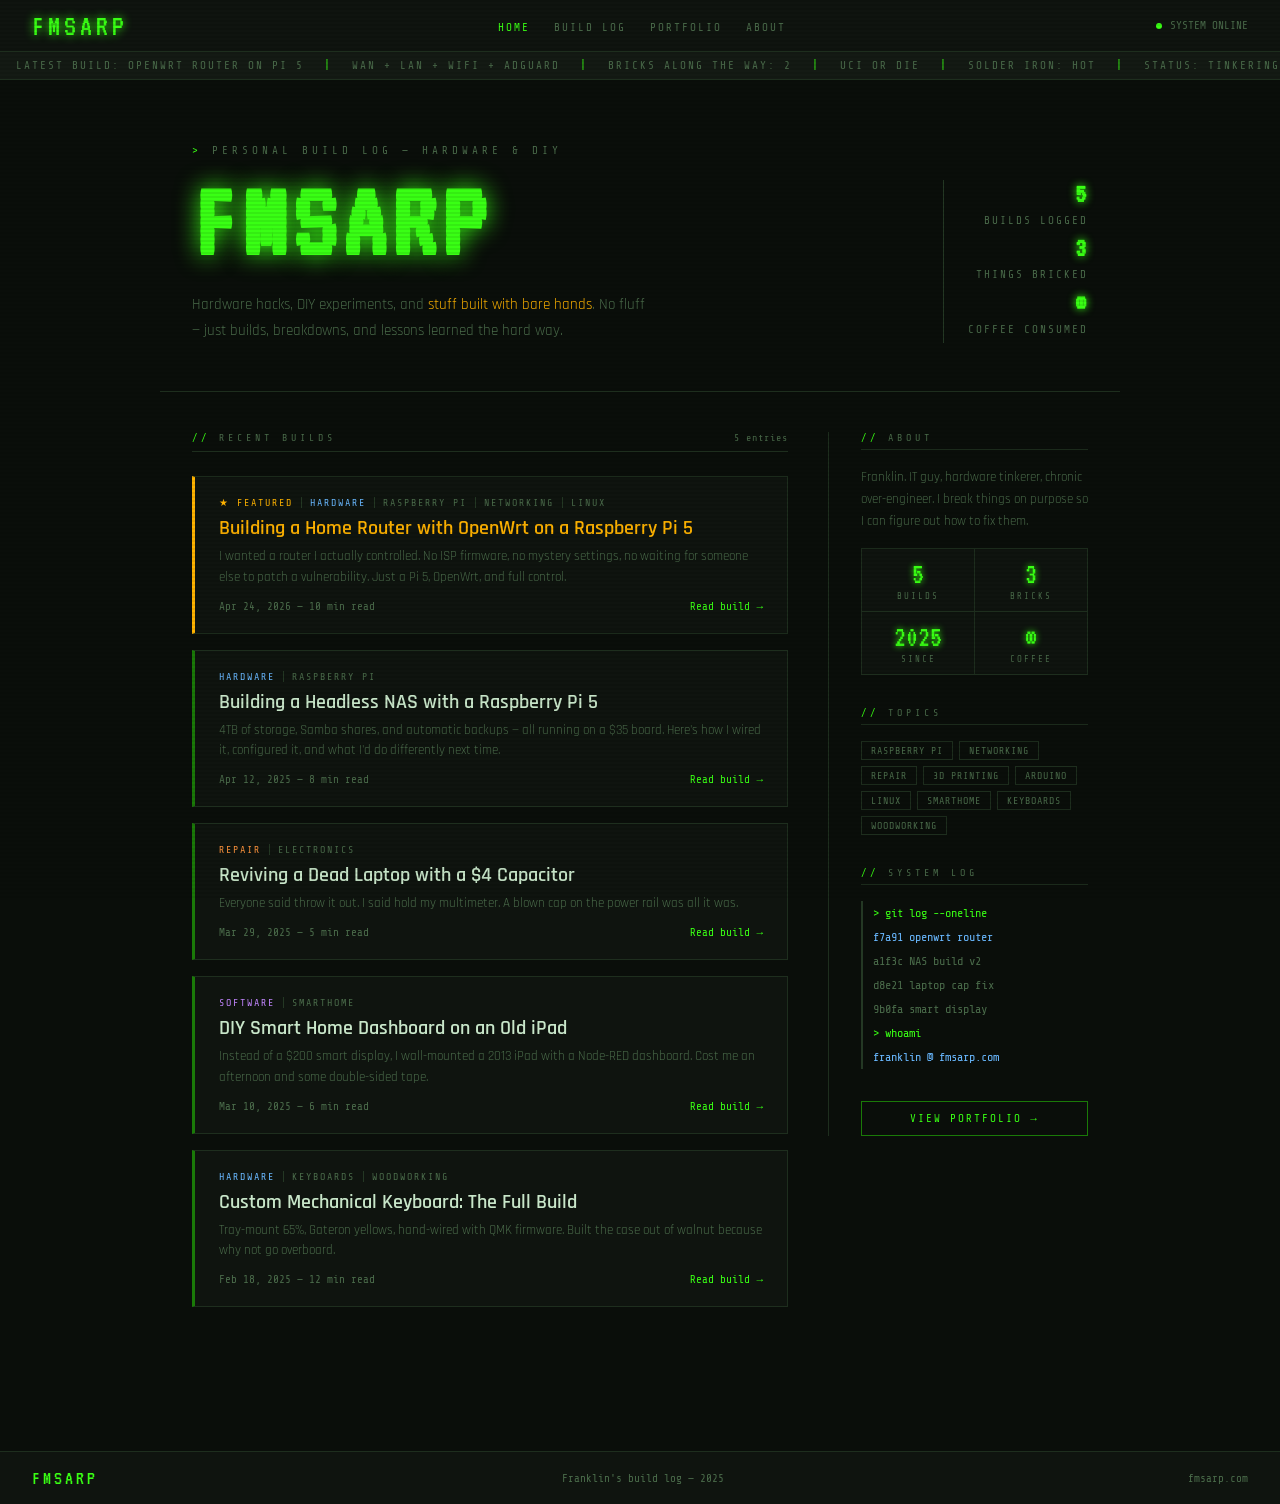
==== index.html @ 1171e9ab "Add Openwrt router as featured post" ====
<!DOCTYPE html>
<html lang="en">
<head>
  <meta charset="UTF-8">
  <meta name="viewport" content="width=device-width, initial-scale=1.0">
  <meta name="description" content="FMSARP — Franklin's hardware, DIY, and IT build log.">
  <title>FMSARP — Build Log</title>
  <link rel="stylesheet" href="css/style.css">
  <style>
    .hero {
      padding: 4rem 2rem 3rem;
      max-width: 960px;
      margin: 0 auto;
      border-bottom: 1px solid var(--border);
      display: grid;
      grid-template-columns: 1fr auto;
      gap: 2rem;
      align-items: end;
    }

    .hero-eyebrow { font-size: 11px; letter-spacing: 4px; color: var(--text-dim); text-transform: uppercase; margin-bottom: 1rem; }
    .hero-eyebrow span { color: var(--green); }

    .hero h1 {
      font-family: var(--font-display);
      font-size: clamp(64px, 14vw, 110px);
      color: var(--green);
      text-shadow: 0 0 24px var(--green);
      line-height: 0.9;
      letter-spacing: 6px;
    }

    .hero-sub {
      font-family: var(--font-body);
      font-size: 15px;
      color: var(--text-dim);
      max-width: 460px;
      line-height: 1.7;
      margin-top: 1.25rem;
    }

    .hero-sub em { color: var(--amber); font-style: normal; }

    .hero-meta {
      text-align: right;
      font-size: 11px;
      color: var(--text-dim);
      letter-spacing: 2px;
      line-height: 2.4;
      text-transform: uppercase;
      border-left: 1px solid var(--border2);
      padding-left: 1.5rem;
    }

    .hero-meta strong {
      color: var(--green);
      display: block;
      font-family: var(--font-display);
      font-size: 28px;
      line-height: 1;
      letter-spacing: 2px;
      text-shadow: 0 0 8px var(--green);
    }

    main {
      max-width: 960px;
      margin: 0 auto;
      padding: 2.5rem 2rem 4rem;
      display: grid;
      grid-template-columns: 1fr 260px;
      gap: 2.5rem;
      align-items: start;
    }

    /* POST CARDS */
    .post-card {
      display: block;
      text-decoration: none;
      color: inherit;
      background: var(--bg2);
      border: 1px solid var(--border);
      border-left: 3px solid var(--green-dim);
      padding: 1.25rem 1.5rem;
      margin-bottom: 1rem;
      transition: border-left-color 0.2s, background 0.2s;
    }

    .post-card:hover { border-left-color: var(--green); background: var(--bg3); }

    .post-card.featured { border-left-color: var(--amber); }
    .post-card.featured:hover { border-left-color: var(--amber); filter: brightness(1.05); }

    .post-tags { display: flex; gap: 8px; flex-wrap: wrap; margin-bottom: 8px; }

    .post-tag {
      font-size: 10px;
      letter-spacing: 2px;
      text-transform: uppercase;
      color: var(--text-dim);
      border-right: 1px solid var(--border2);
      padding-right: 8px;
    }

    .post-tag:last-child { border-right: none; }
    .post-tag.featured { color: var(--amber); }
    .post-tag.hardware { color: var(--blue); }
    .post-tag.repair { color: #fb923c; }
    .post-tag.software { color: #c084fc; }

    .post-title {
      font-family: var(--font-body);
      font-size: 20px;
      font-weight: 600;
      color: var(--text);
      margin-bottom: 6px;
      line-height: 1.2;
    }

    .post-card.featured .post-title { color: var(--amber); }

    .post-excerpt {
      font-family: var(--font-body);
      font-size: 13px;
      color: var(--text-dim);
      line-height: 1.6;
      margin-bottom: 12px;
    }

    .post-meta {
      display: flex;
      justify-content: space-between;
      align-items: center;
      font-size: 11px;
      color: var(--text-dim);
    }

    .read-more { color: var(--green); }
    .read-more::after { content: ' →'; }
  </style>
</head>
<body>

<nav>
  <a class="nav-logo" href="index.html">FMSARP</a>
  <ul class="nav-links">
    <li><a href="index.html" class="active">Home</a></li>
    <li><a href="index.html#builds">Build Log</a></li>
    <li><a href="portfolio.html">Portfolio</a></li>
    <li><a href="about.html">About</a></li>
  </ul>
  <div class="nav-right">
    <div class="status-dot"></div>
    SYSTEM ONLINE
  </div>
</nav>

<div class="ticker">
  <div class="ticker-inner">
    &nbsp;&nbsp;LATEST BUILD: OpenWrt Router on Pi 5 <span>|</span> WAN + LAN + WIFI + ADGUARD <span>|</span> BRICKS ALONG THE WAY: 2 <span>|</span> UCI OR DIE <span>|</span> SOLDER IRON: HOT <span>|</span> STATUS: TINKERING <span>|</span>&nbsp;
    &nbsp;&nbsp;LATEST BUILD: OpenWrt Router on Pi 5 <span>|</span> WAN + LAN + WIFI + ADGUARD <span>|</span> BRICKS ALONG THE WAY: 2 <span>|</span> UCI OR DIE <span>|</span> SOLDER IRON: HOT <span>|</span> STATUS: TINKERING <span>|</span>&nbsp;
  </div>
</div>

<div class="hero">
  <div>
    <p class="hero-eyebrow"><span>&gt;</span> personal build log &mdash; hardware &amp; DIY</p>
    <h1>FMSARP</h1>
    <p class="hero-sub">Hardware hacks, DIY experiments, and <em>stuff built with bare hands</em>. No fluff — just builds, breakdowns, and lessons learned the hard way.</p>
  </div>
  <div class="hero-meta">
    <strong>5</strong> builds logged
    <strong>3</strong> things bricked
    <strong>∞</strong> coffee consumed
  </div>
</div>

<main>
  <div>
    <div class="section-header" id="builds">
      <span class="section-label">Recent builds</span>
      <span class="section-header-right">5 entries</span>
    </div>

    <a class="post-card featured" href="posts/openwrt-router.html">
      <div class="post-tags">
        <span class="post-tag featured">★ Featured</span>
        <span class="post-tag hardware">Hardware</span>
        <span class="post-tag">Raspberry Pi</span>
        <span class="post-tag">Networking</span>
        <span class="post-tag">Linux</span>
      </div>
      <div class="post-title">Building a Home Router with OpenWrt on a Raspberry Pi 5</div>
      <div class="post-excerpt">I wanted a router I actually controlled. No ISP firmware, no mystery settings, no waiting for someone else to patch a vulnerability. Just a Pi 5, OpenWrt, and full control.</div>
      <div class="post-meta">
        <span>Apr 24, 2026 &mdash; 10 min read</span>
        <span class="read-more">Read build</span>
      </div>
    </a>

    <a class="post-card" href="posts/raspberry-pi-nas.html">
      <div class="post-tags">
        <span class="post-tag hardware">Hardware</span>
        <span class="post-tag">Raspberry Pi</span>
      </div>
      <div class="post-title">Building a Headless NAS with a Raspberry Pi 5</div>
      <div class="post-excerpt">4TB of storage, Samba shares, and automatic backups — all running on a $35 board. Here's how I wired it, configured it, and what I'd do differently next time.</div>
      <div class="post-meta">
        <span>Apr 12, 2025 &mdash; 8 min read</span>
        <span class="read-more">Read build</span>
      </div>
    </a>

    <a class="post-card" href="posts/laptop-capacitor.html">
      <div class="post-tags">
        <span class="post-tag repair">Repair</span>
        <span class="post-tag">Electronics</span>
      </div>
      <div class="post-title">Reviving a Dead Laptop with a $4 Capacitor</div>
      <div class="post-excerpt">Everyone said throw it out. I said hold my multimeter. A blown cap on the power rail was all it was.</div>
      <div class="post-meta">
        <span>Mar 29, 2025 &mdash; 5 min read</span>
        <span class="read-more">Read build</span>
      </div>
    </a>

    <a class="post-card" href="posts/smart-home-dashboard.html">
      <div class="post-tags">
        <span class="post-tag software">Software</span>
        <span class="post-tag">Smarthome</span>
      </div>
      <div class="post-title">DIY Smart Home Dashboard on an Old iPad</div>
      <div class="post-excerpt">Instead of a $200 smart display, I wall-mounted a 2013 iPad with a Node-RED dashboard. Cost me an afternoon and some double-sided tape.</div>
      <div class="post-meta">
        <span>Mar 10, 2025 &mdash; 6 min read</span>
        <span class="read-more">Read build</span>
      </div>
    </a>

    <a class="post-card" href="posts/mechanical-keyboard.html">
      <div class="post-tags">
        <span class="post-tag hardware">Hardware</span>
        <span class="post-tag">Keyboards</span>
        <span class="post-tag">Woodworking</span>
      </div>
      <div class="post-title">Custom Mechanical Keyboard: The Full Build</div>
      <div class="post-excerpt">Tray-mount 65%, Gateron yellows, hand-wired with QMK firmware. Built the case out of walnut because why not go overboard.</div>
      <div class="post-meta">
        <span>Feb 18, 2025 &mdash; 12 min read</span>
        <span class="read-more">Read build</span>
      </div>
    </a>
  </div>

  <aside>
    <div class="sidebar-block">
      <span class="section-label">About</span>
      <p style="font-family:var(--font-body); font-size:13px; color:var(--text-dim); line-height:1.7; margin-bottom:1rem;">Franklin. IT guy, hardware tinkerer, chronic over-engineer. I break things on purpose so I can figure out how to fix them.</p>
      <div class="stat-grid">
        <div class="stat-item"><span class="stat-num">5</span><span class="stat-lbl">Builds</span></div>
        <div class="stat-item"><span class="stat-num">3</span><span class="stat-lbl">Bricks</span></div>
        <div class="stat-item"><span class="stat-num">2025</span><span class="stat-lbl">Since</span></div>
        <div class="stat-item"><span class="stat-num">∞</span><span class="stat-lbl">Coffee</span></div>
      </div>
    </div>

    <div class="sidebar-block">
      <span class="section-label">Topics</span>
      <div class="tag-cloud">
        <span class="tag-pill">Raspberry Pi</span>
        <span class="tag-pill">Networking</span>
        <span class="tag-pill">Repair</span>
        <span class="tag-pill">3D Printing</span>
        <span class="tag-pill">Arduino</span>
        <span class="tag-pill">Linux</span>
        <span class="tag-pill">Smarthome</span>
        <span class="tag-pill">Keyboards</span>
        <span class="tag-pill">Woodworking</span>
      </div>
    </div>

    <div class="sidebar-block">
      <span class="section-label">System log</span>
      <div class="terminal-block">
        <div class="cmd">&gt; git log --oneline</div>
        <a class="out ok" href="posts/openwrt-router.html">f7a91 openwrt router</a><br>
        <a class="out" href="posts/raspberry-pi-nas.html">a1f3c NAS build v2</a><br>
        <a class="out" href="posts/laptop-capacitor.html">d8e21 laptop cap fix</a><br>
        <a class="out" href="posts/smart-home-dashboard.html">9b0fa smart display</a><br>
        <div class="cmd">&gt; whoami</div>
        <div class="out ok">franklin @ fmsarp.com</div>
      </div>
    </div>

    <a class="btn-primary" href="portfolio.html" style="text-align:center;">View portfolio →</a>
  </aside>
</main>

<footer>
  <span class="logo">FMSARP</span>
  <span>Franklin's build log &mdash; 2025</span>
  <span>fmsarp.com</span>
</footer>

</body>
</html>
---- css/style.css ----
@import url('https://fonts.googleapis.com/css2?family=Share+Tech+Mono&family=VT323&family=Rajdhani:wght@400;600&display=swap');

*, *::before, *::after { box-sizing: border-box; margin: 0; padding: 0; }

:root {
  --green: #39ff14;
  --green-dim: #1a7a08;
  --green-glow: rgba(57,255,20,0.12);
  --amber: #ffb300;
  --blue: #69b8ff;
  --red: #ff4444;
  --bg: #0a0e0a;
  --bg2: #0f140f;
  --bg3: #141a14;
  --bg4: #1a221a;
  --border: #1e2e1e;
  --border2: #243824;
  --text: #c8e6c9;
  --text-dim: #4a6b4a;
  --text-mid: #7aaa7a;
  --font-mono: 'Share Tech Mono', monospace;
  --font-display: 'VT323', monospace;
  --font-body: 'Rajdhani', sans-serif;
}

body {
  background: var(--bg);
  color: var(--text);
  font-family: var(--font-mono);
  min-height: 100vh;
  overflow-x: hidden;
}

body::after {
  content: '';
  position: fixed;
  inset: 0;
  background: repeating-linear-gradient(0deg, transparent, transparent 2px, rgba(0,0,0,0.07) 2px, rgba(0,0,0,0.07) 4px);
  pointer-events: none;
  z-index: 999;
}

/* NAV */
nav {
  border-bottom: 1px solid var(--border);
  padding: 0 2rem;
  display: flex;
  align-items: center;
  justify-content: space-between;
  height: 52px;
  background: var(--bg2);
  position: sticky;
  top: 0;
  z-index: 100;
}

.nav-logo {
  font-family: var(--font-display);
  font-size: 30px;
  color: var(--green);
  letter-spacing: 4px;
  text-shadow: 0 0 10px var(--green);
  text-decoration: none;
}

.nav-links { display: flex; gap: 1.5rem; list-style: none; }

.nav-links a {
  font-size: 11px;
  color: var(--text-dim);
  text-decoration: none;
  letter-spacing: 2px;
  text-transform: uppercase;
  transition: color 0.2s;
}

.nav-links a:hover, .nav-links a.active { color: var(--green); }

.nav-right {
  display: flex;
  align-items: center;
  gap: 8px;
  font-size: 11px;
  color: var(--text-dim);
}

.status-dot {
  width: 6px; height: 6px;
  border-radius: 50%;
  background: var(--green);
  animation: blink 1.4s step-end infinite;
}

@keyframes blink { 0%,100%{opacity:1} 50%{opacity:0.15} }

/* TICKER */
.ticker {
  border-bottom: 1px solid var(--border);
  padding: 7px 0;
  background: var(--bg3);
  font-size: 11px;
  color: var(--text-dim);
  letter-spacing: 2px;
  text-transform: uppercase;
  white-space: nowrap;
  overflow: hidden;
}

.ticker-inner { display: inline-block; animation: scroll-left 32s linear infinite; }
.ticker-inner span { color: var(--green); margin: 0 12px; }

@keyframes scroll-left { from { transform: translateX(0); } to { transform: translateX(-50%); } }

/* SECTION LABEL */
.section-label { font-size: 10px; letter-spacing: 4px; text-transform: uppercase; color: var(--text-dim); }
.section-label::before { content: '// '; color: var(--green); }

.section-header {
  display: flex;
  align-items: center;
  justify-content: space-between;
  margin-bottom: 1.5rem;
  padding-bottom: 8px;
  border-bottom: 1px solid var(--border);
}

.section-header-right { font-size: 10px; color: var(--text-dim); letter-spacing: 1px; }

/* BUTTONS */
.btn-primary {
  display: inline-block;
  padding: 10px 20px;
  background: transparent;
  border: 1px solid var(--green-dim);
  color: var(--green);
  font-family: var(--font-mono);
  font-size: 11px;
  letter-spacing: 2px;
  text-transform: uppercase;
  text-decoration: none;
  cursor: pointer;
  transition: background 0.2s, border-color 0.2s;
}

.btn-primary:hover { background: var(--green-glow); border-color: var(--green); }

.btn-secondary {
  display: inline-block;
  padding: 10px 20px;
  background: transparent;
  border: 1px solid var(--border2);
  color: var(--text-dim);
  font-family: var(--font-mono);
  font-size: 11px;
  letter-spacing: 2px;
  text-transform: uppercase;
  text-decoration: none;
  cursor: pointer;
  transition: color 0.2s, border-color 0.2s;
}

.btn-secondary:hover { color: var(--text); border-color: var(--text-dim); }

/* TAG PILLS */
.tag-cloud { display: flex; flex-wrap: wrap; gap: 6px; }

.tag-pill {
  font-size: 10px;
  padding: 3px 9px;
  border: 1px solid var(--border);
  background: transparent;
  color: var(--text-dim);
  cursor: pointer;
  transition: all 0.15s;
  letter-spacing: 1px;
  text-transform: uppercase;
  font-family: var(--font-mono);
  text-decoration: none;
  display: inline-block;
}

.tag-pill:hover { color: var(--green); border-color: var(--green-dim); }

/* SIDEBAR */
aside { border-left: 1px solid var(--border); padding-left: 2rem; display: flex; flex-direction: column; gap: 2rem; }

.sidebar-block .section-label { display: block; margin-bottom: 1rem; padding-bottom: 6px; border-bottom: 1px solid var(--border); }

/* STAT GRID */
.stat-grid { display: grid; grid-template-columns: 1fr 1fr; gap: 1px; background: var(--border); border: 1px solid var(--border); }

.stat-item { background: var(--bg2); padding: 10px; text-align: center; }

.stat-num { font-family: var(--font-display); font-size: 30px; color: var(--green); display: block; line-height: 1; text-shadow: 0 0 6px var(--green); }

.stat-lbl { font-size: 9px; color: var(--text-dim); letter-spacing: 2px; text-transform: uppercase; margin-top: 2px; display: block; }

/* TERMINAL BLOCK */
.terminal-block { font-size: 12px; color: var(--text-dim); line-height: 2; border-left: 2px solid var(--border2); padding-left: 10px; }
.terminal-block .cmd { color: var(--green); }
.terminal-block .out { color: var(--text-dim); }
.terminal-block .out.ok { color: var(--blue); }
.terminal-block a { color: var(--text-dim); text-decoration: none; transition: color 0.15s; }
.terminal-block a:hover { color: var(--green); }

/* FOOTER */
footer {
  border-top: 1px solid var(--border);
  padding: 1rem 2rem;
  display: flex;
  justify-content: space-between;
  align-items: center;
  font-size: 11px;
  color: var(--text-dim);
  margin-top: 4rem;
  background: var(--bg2);
}

footer .logo { color: var(--green); font-family: var(--font-display); font-size: 20px; letter-spacing: 3px; }
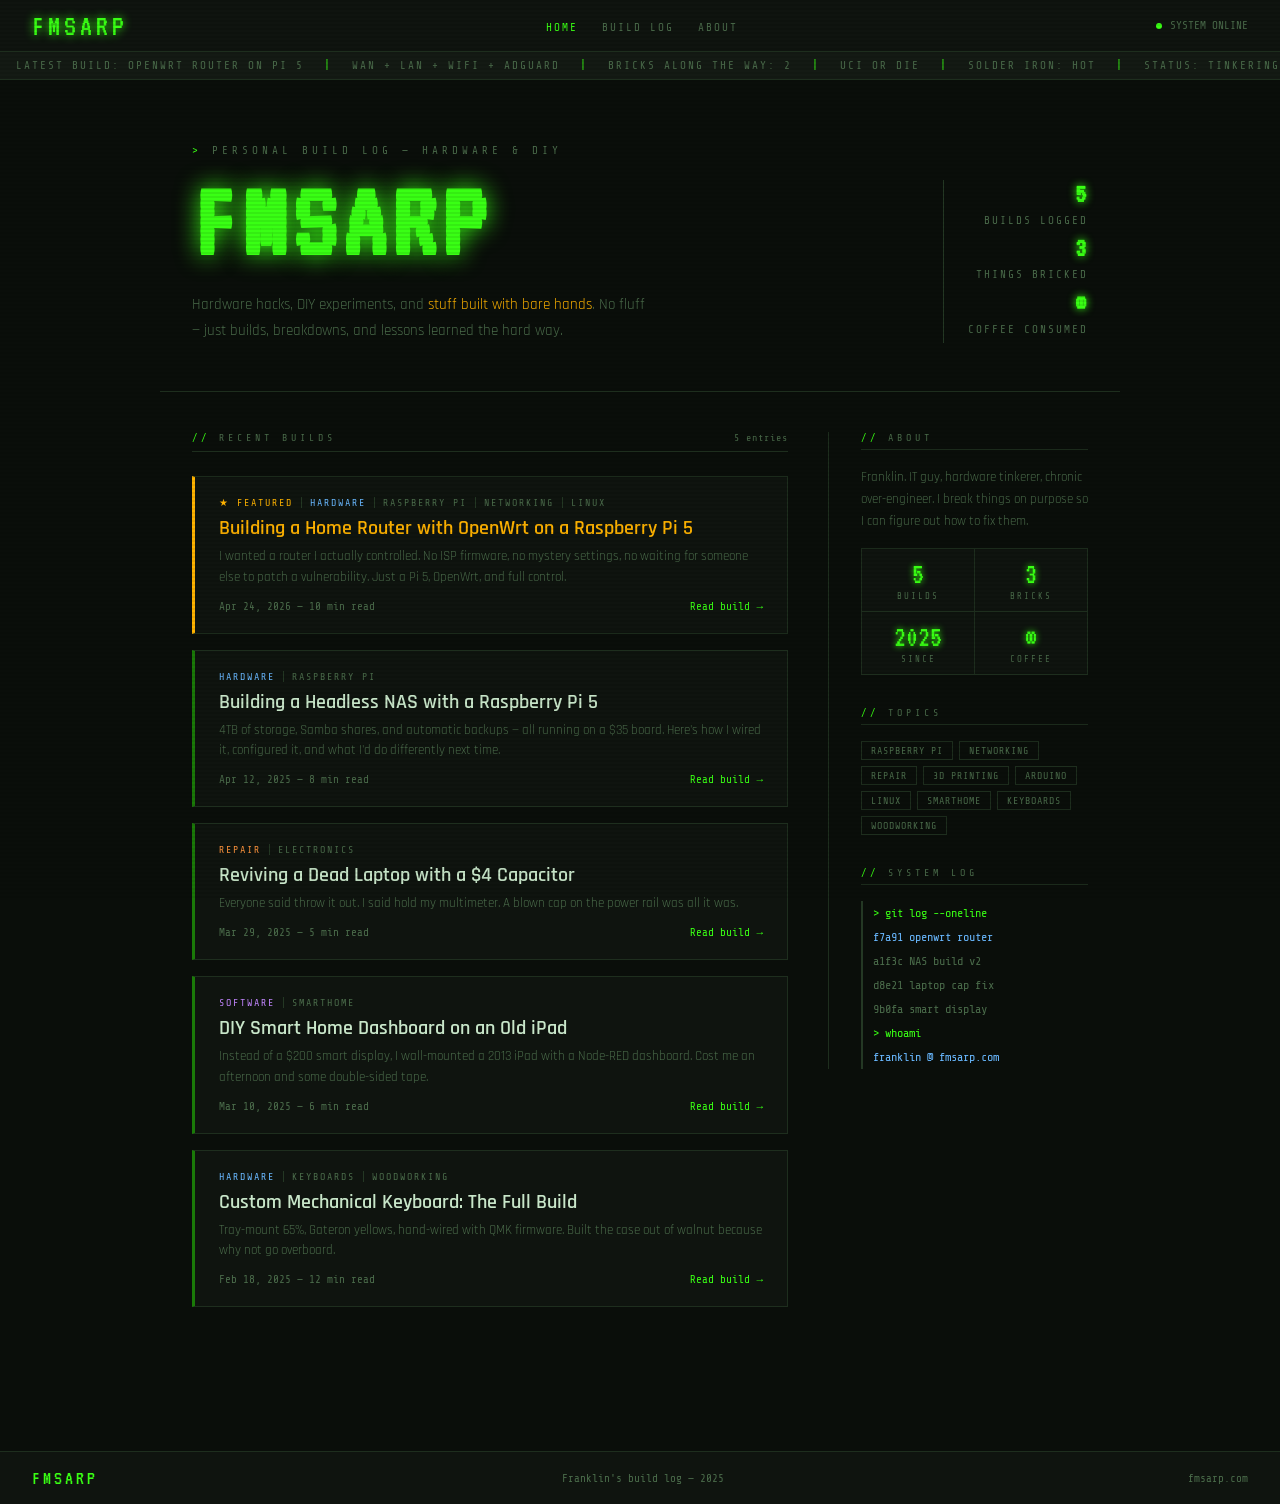
==== commit e0d23309: "Remove portfolio page, absorb contact into about" ====
--- a/index.html
+++ b/index.html
@@ -145,7 +145,6 @@
   <ul class="nav-links">
     <li><a href="index.html" class="active">Home</a></li>
     <li><a href="index.html#builds">Build Log</a></li>
-    <li><a href="portfolio.html">Portfolio</a></li>
     <li><a href="about.html">About</a></li>
   </ul>
   <div class="nav-right">
@@ -291,7 +290,6 @@
       </div>
     </div>
 
-    <a class="btn-primary" href="portfolio.html" style="text-align:center;">View portfolio →</a>
   </aside>
 </main>
 
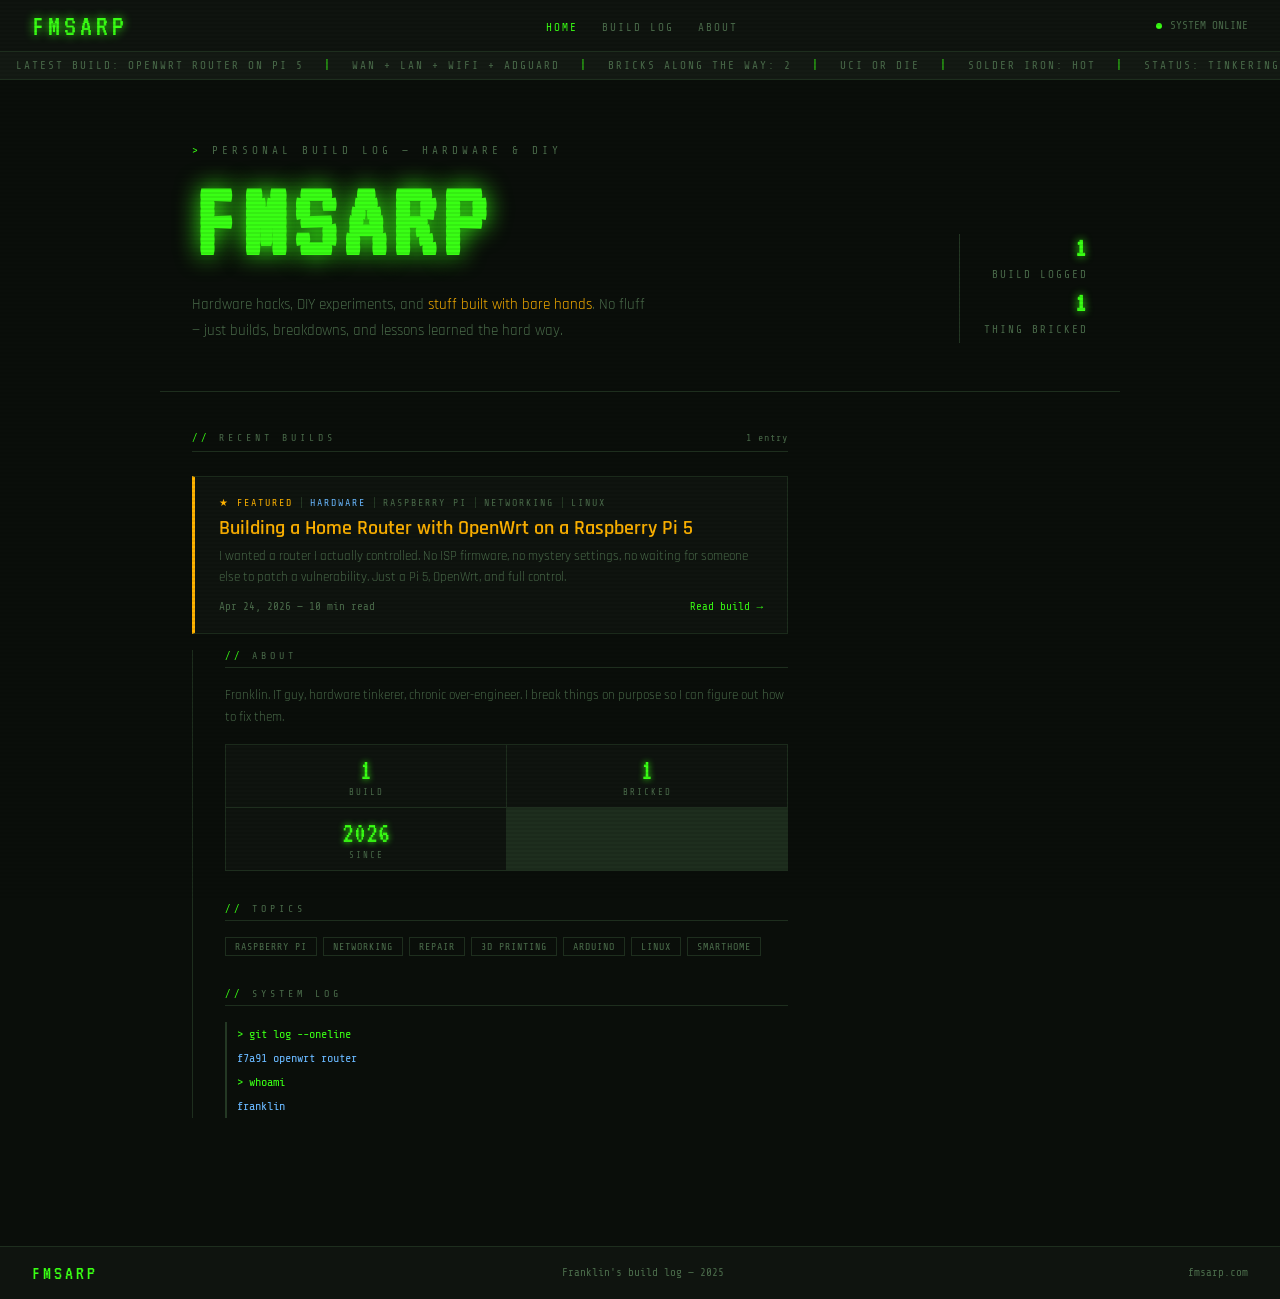
==== commit fcc0c9b3: "Swap terminal screenshot for boot sequence photo" ====
--- a/index.html
+++ b/index.html
@@ -167,9 +167,8 @@
     <p class="hero-sub">Hardware hacks, DIY experiments, and <em>stuff built with bare hands</em>. No fluff — just builds, breakdowns, and lessons learned the hard way.</p>
   </div>
   <div class="hero-meta">
-    <strong>5</strong> builds logged
-    <strong>3</strong> things bricked
-    <strong>∞</strong> coffee consumed
+    <strong>1</strong> build logged
+    <strong>1</strong> thing bricked
   </div>
 </div>
 
@@ -177,7 +176,7 @@
   <div>
     <div class="section-header" id="builds">
       <span class="section-label">Recent builds</span>
-      <span class="section-header-right">5 entries</span>
+      <span class="section-header-right">1 entry</span>
     </div>
 
     <a class="post-card featured" href="posts/openwrt-router.html">
@@ -195,70 +194,14 @@
         <span class="read-more">Read build</span>
       </div>
     </a>
-
-    <a class="post-card" href="posts/raspberry-pi-nas.html">
-      <div class="post-tags">
-        <span class="post-tag hardware">Hardware</span>
-        <span class="post-tag">Raspberry Pi</span>
-      </div>
-      <div class="post-title">Building a Headless NAS with a Raspberry Pi 5</div>
-      <div class="post-excerpt">4TB of storage, Samba shares, and automatic backups — all running on a $35 board. Here's how I wired it, configured it, and what I'd do differently next time.</div>
-      <div class="post-meta">
-        <span>Apr 12, 2025 &mdash; 8 min read</span>
-        <span class="read-more">Read build</span>
-      </div>
-    </a>
-
-    <a class="post-card" href="posts/laptop-capacitor.html">
-      <div class="post-tags">
-        <span class="post-tag repair">Repair</span>
-        <span class="post-tag">Electronics</span>
-      </div>
-      <div class="post-title">Reviving a Dead Laptop with a $4 Capacitor</div>
-      <div class="post-excerpt">Everyone said throw it out. I said hold my multimeter. A blown cap on the power rail was all it was.</div>
-      <div class="post-meta">
-        <span>Mar 29, 2025 &mdash; 5 min read</span>
-        <span class="read-more">Read build</span>
-      </div>
-    </a>
-
-    <a class="post-card" href="posts/smart-home-dashboard.html">
-      <div class="post-tags">
-        <span class="post-tag software">Software</span>
-        <span class="post-tag">Smarthome</span>
-      </div>
-      <div class="post-title">DIY Smart Home Dashboard on an Old iPad</div>
-      <div class="post-excerpt">Instead of a $200 smart display, I wall-mounted a 2013 iPad with a Node-RED dashboard. Cost me an afternoon and some double-sided tape.</div>
-      <div class="post-meta">
-        <span>Mar 10, 2025 &mdash; 6 min read</span>
-        <span class="read-more">Read build</span>
-      </div>
-    </a>
-
-    <a class="post-card" href="posts/mechanical-keyboard.html">
-      <div class="post-tags">
-        <span class="post-tag hardware">Hardware</span>
-        <span class="post-tag">Keyboards</span>
-        <span class="post-tag">Woodworking</span>
-      </div>
-      <div class="post-title">Custom Mechanical Keyboard: The Full Build</div>
-      <div class="post-excerpt">Tray-mount 65%, Gateron yellows, hand-wired with QMK firmware. Built the case out of walnut because why not go overboard.</div>
-      <div class="post-meta">
-        <span>Feb 18, 2025 &mdash; 12 min read</span>
-        <span class="read-more">Read build</span>
-      </div>
-    </a>
-  </div>
-
   <aside>
     <div class="sidebar-block">
       <span class="section-label">About</span>
       <p style="font-family:var(--font-body); font-size:13px; color:var(--text-dim); line-height:1.7; margin-bottom:1rem;">Franklin. IT guy, hardware tinkerer, chronic over-engineer. I break things on purpose so I can figure out how to fix them.</p>
       <div class="stat-grid">
-        <div class="stat-item"><span class="stat-num">5</span><span class="stat-lbl">Builds</span></div>
-        <div class="stat-item"><span class="stat-num">3</span><span class="stat-lbl">Bricks</span></div>
-        <div class="stat-item"><span class="stat-num">2025</span><span class="stat-lbl">Since</span></div>
-        <div class="stat-item"><span class="stat-num">∞</span><span class="stat-lbl">Coffee</span></div>
+        <div class="stat-item"><span class="stat-num">1</span><span class="stat-lbl">Build</span></div>
+        <div class="stat-item"><span class="stat-num">1</span><span class="stat-lbl">Bricked</span></div>
+        <div class="stat-item"><span class="stat-num">2026</span><span class="stat-lbl">Since</span></div>
       </div>
     </div>
 
@@ -272,8 +215,6 @@
         <span class="tag-pill">Arduino</span>
         <span class="tag-pill">Linux</span>
         <span class="tag-pill">Smarthome</span>
-        <span class="tag-pill">Keyboards</span>
-        <span class="tag-pill">Woodworking</span>
       </div>
     </div>
 
@@ -282,14 +223,10 @@
       <div class="terminal-block">
         <div class="cmd">&gt; git log --oneline</div>
         <a class="out ok" href="posts/openwrt-router.html">f7a91 openwrt router</a><br>
-        <a class="out" href="posts/raspberry-pi-nas.html">a1f3c NAS build v2</a><br>
-        <a class="out" href="posts/laptop-capacitor.html">d8e21 laptop cap fix</a><br>
-        <a class="out" href="posts/smart-home-dashboard.html">9b0fa smart display</a><br>
         <div class="cmd">&gt; whoami</div>
-        <div class="out ok">franklin @ fmsarp.com</div>
-      </div>
-    </div>
-
+        <div class="out ok">franklin</div>
+      </div>
+    </div>
   </aside>
 </main>
 
--- a/css/style.css
+++ b/css/style.css
@@ -203,6 +203,38 @@
 .terminal-block a { color: var(--text-dim); text-decoration: none; transition: color 0.15s; }
 .terminal-block a:hover { color: var(--green); }
 
+/* IMAGES */
+img {
+  max-width: 100%;
+  height: auto;
+  display: block;
+}
+
+.post-image {
+  margin: 1.5rem 0;
+  border: 1px solid var(--border);
+  border-left: 2px solid var(--green-dim);
+}
+
+.post-image img {
+  width: 100%;
+  max-height: 480px;
+  object-fit: cover;
+  object-position: center;
+}
+
+.post-image figcaption {
+  font-size: 11px;
+  color: var(--text-dim);
+  letter-spacing: 2px;
+  text-transform: uppercase;
+  padding: 8px 12px;
+  background: var(--bg3);
+  border-top: 1px solid var(--border);
+}
+
+.post-image figcaption::before { content: '// '; color: var(--green); }
+
 /* FOOTER */
 footer {
   border-top: 1px solid var(--border);
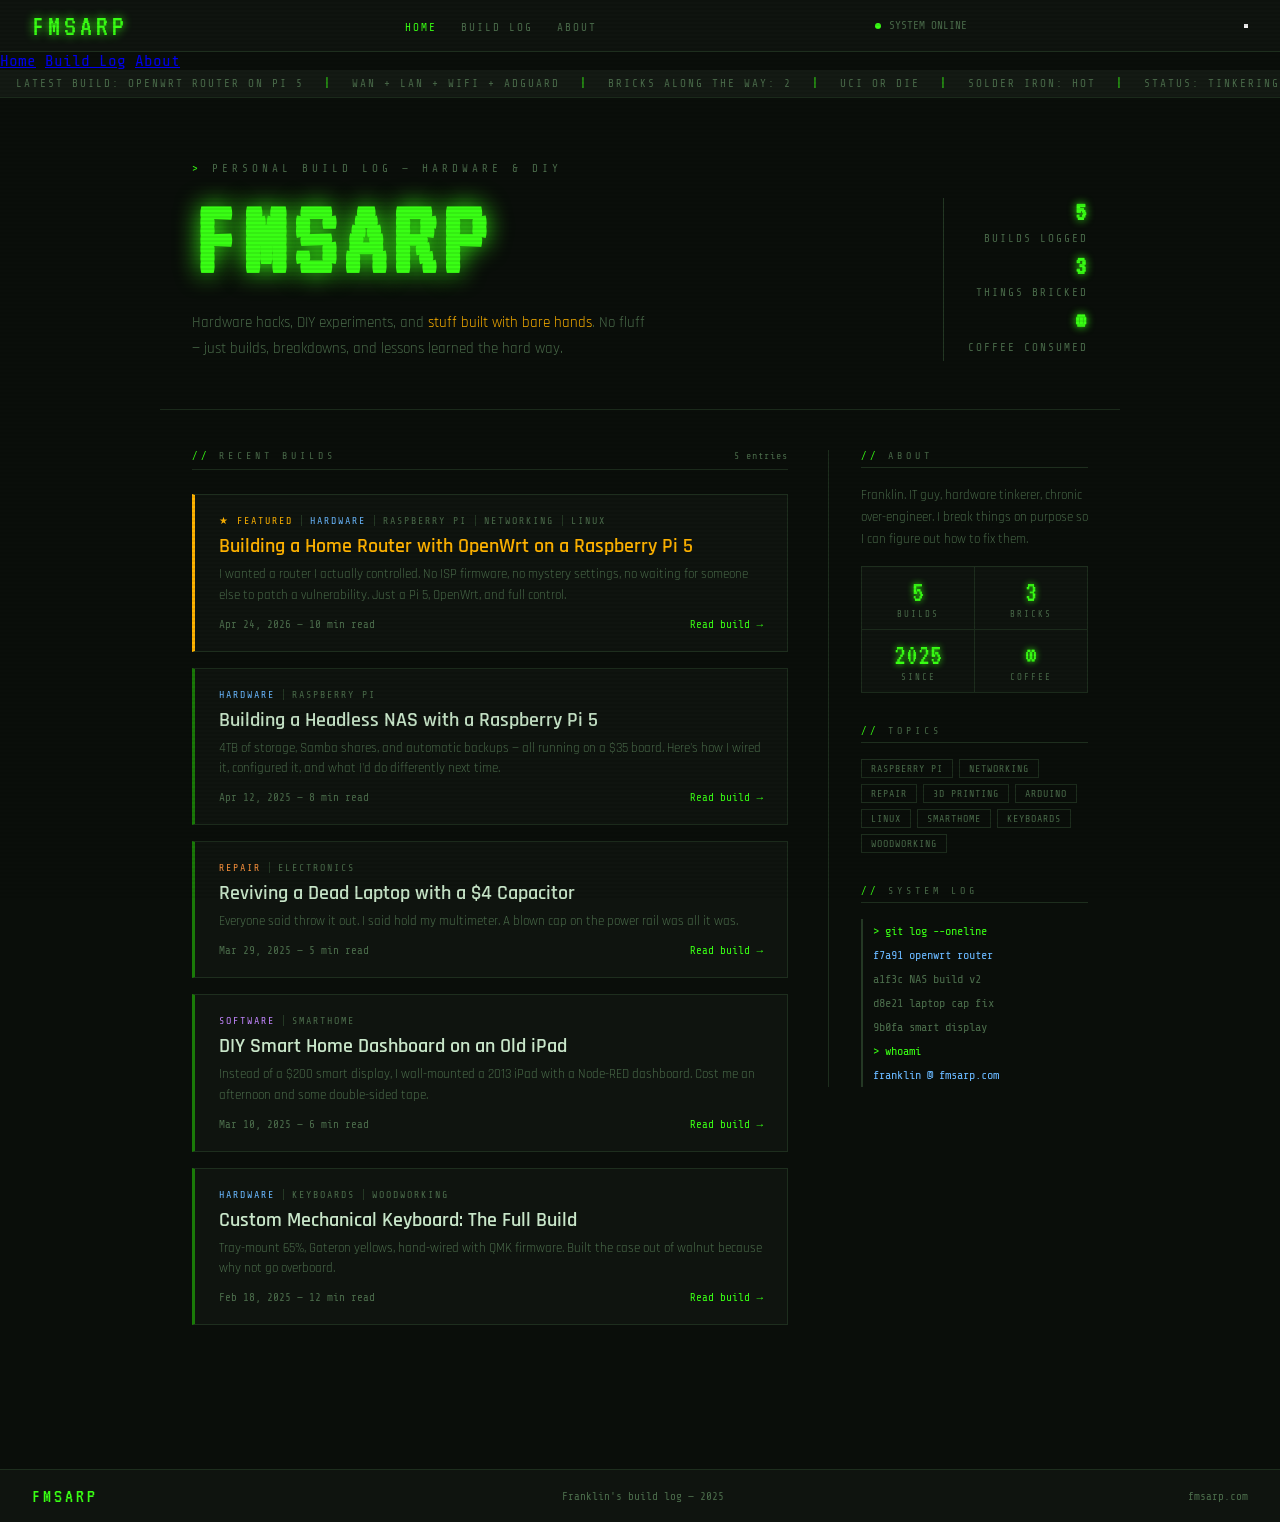
==== commit 7df15638: "fix mobile nav and layout" ====
--- a/index.html
+++ b/index.html
@@ -151,7 +151,15 @@
     <div class="status-dot"></div>
     SYSTEM ONLINE
   </div>
+  <button class="nav-hamburger" onclick="toggleMenu()" aria-label="Menu">
+    <span></span><span></span><span></span>
+  </button>
 </nav>
+<div class="nav-mobile-menu" id="mobileMenu">
+  <a href="index.html" class="active">Home</a>
+  <a href="index.html#builds">Build Log</a>
+  <a href="about.html">About</a>
+</div>
 
 <div class="ticker">
   <div class="ticker-inner">
@@ -167,8 +175,9 @@
     <p class="hero-sub">Hardware hacks, DIY experiments, and <em>stuff built with bare hands</em>. No fluff — just builds, breakdowns, and lessons learned the hard way.</p>
   </div>
   <div class="hero-meta">
-    <strong>1</strong> build logged
-    <strong>1</strong> thing bricked
+    <strong>5</strong> builds logged
+    <strong>3</strong> things bricked
+    <strong>∞</strong> coffee consumed
   </div>
 </div>
 
@@ -176,7 +185,7 @@
   <div>
     <div class="section-header" id="builds">
       <span class="section-label">Recent builds</span>
-      <span class="section-header-right">1 entry</span>
+      <span class="section-header-right">5 entries</span>
     </div>
 
     <a class="post-card featured" href="posts/openwrt-router.html">
@@ -194,14 +203,70 @@
         <span class="read-more">Read build</span>
       </div>
     </a>
+
+    <a class="post-card" href="posts/raspberry-pi-nas.html">
+      <div class="post-tags">
+        <span class="post-tag hardware">Hardware</span>
+        <span class="post-tag">Raspberry Pi</span>
+      </div>
+      <div class="post-title">Building a Headless NAS with a Raspberry Pi 5</div>
+      <div class="post-excerpt">4TB of storage, Samba shares, and automatic backups — all running on a $35 board. Here's how I wired it, configured it, and what I'd do differently next time.</div>
+      <div class="post-meta">
+        <span>Apr 12, 2025 &mdash; 8 min read</span>
+        <span class="read-more">Read build</span>
+      </div>
+    </a>
+
+    <a class="post-card" href="posts/laptop-capacitor.html">
+      <div class="post-tags">
+        <span class="post-tag repair">Repair</span>
+        <span class="post-tag">Electronics</span>
+      </div>
+      <div class="post-title">Reviving a Dead Laptop with a $4 Capacitor</div>
+      <div class="post-excerpt">Everyone said throw it out. I said hold my multimeter. A blown cap on the power rail was all it was.</div>
+      <div class="post-meta">
+        <span>Mar 29, 2025 &mdash; 5 min read</span>
+        <span class="read-more">Read build</span>
+      </div>
+    </a>
+
+    <a class="post-card" href="posts/smart-home-dashboard.html">
+      <div class="post-tags">
+        <span class="post-tag software">Software</span>
+        <span class="post-tag">Smarthome</span>
+      </div>
+      <div class="post-title">DIY Smart Home Dashboard on an Old iPad</div>
+      <div class="post-excerpt">Instead of a $200 smart display, I wall-mounted a 2013 iPad with a Node-RED dashboard. Cost me an afternoon and some double-sided tape.</div>
+      <div class="post-meta">
+        <span>Mar 10, 2025 &mdash; 6 min read</span>
+        <span class="read-more">Read build</span>
+      </div>
+    </a>
+
+    <a class="post-card" href="posts/mechanical-keyboard.html">
+      <div class="post-tags">
+        <span class="post-tag hardware">Hardware</span>
+        <span class="post-tag">Keyboards</span>
+        <span class="post-tag">Woodworking</span>
+      </div>
+      <div class="post-title">Custom Mechanical Keyboard: The Full Build</div>
+      <div class="post-excerpt">Tray-mount 65%, Gateron yellows, hand-wired with QMK firmware. Built the case out of walnut because why not go overboard.</div>
+      <div class="post-meta">
+        <span>Feb 18, 2025 &mdash; 12 min read</span>
+        <span class="read-more">Read build</span>
+      </div>
+    </a>
+  </div>
+
   <aside>
     <div class="sidebar-block">
       <span class="section-label">About</span>
       <p style="font-family:var(--font-body); font-size:13px; color:var(--text-dim); line-height:1.7; margin-bottom:1rem;">Franklin. IT guy, hardware tinkerer, chronic over-engineer. I break things on purpose so I can figure out how to fix them.</p>
       <div class="stat-grid">
-        <div class="stat-item"><span class="stat-num">1</span><span class="stat-lbl">Build</span></div>
-        <div class="stat-item"><span class="stat-num">1</span><span class="stat-lbl">Bricked</span></div>
-        <div class="stat-item"><span class="stat-num">2026</span><span class="stat-lbl">Since</span></div>
+        <div class="stat-item"><span class="stat-num">5</span><span class="stat-lbl">Builds</span></div>
+        <div class="stat-item"><span class="stat-num">3</span><span class="stat-lbl">Bricks</span></div>
+        <div class="stat-item"><span class="stat-num">2025</span><span class="stat-lbl">Since</span></div>
+        <div class="stat-item"><span class="stat-num">∞</span><span class="stat-lbl">Coffee</span></div>
       </div>
     </div>
 
@@ -215,6 +280,8 @@
         <span class="tag-pill">Arduino</span>
         <span class="tag-pill">Linux</span>
         <span class="tag-pill">Smarthome</span>
+        <span class="tag-pill">Keyboards</span>
+        <span class="tag-pill">Woodworking</span>
       </div>
     </div>
 
@@ -223,10 +290,14 @@
       <div class="terminal-block">
         <div class="cmd">&gt; git log --oneline</div>
         <a class="out ok" href="posts/openwrt-router.html">f7a91 openwrt router</a><br>
+        <a class="out" href="posts/raspberry-pi-nas.html">a1f3c NAS build v2</a><br>
+        <a class="out" href="posts/laptop-capacitor.html">d8e21 laptop cap fix</a><br>
+        <a class="out" href="posts/smart-home-dashboard.html">9b0fa smart display</a><br>
         <div class="cmd">&gt; whoami</div>
-        <div class="out ok">franklin</div>
+        <div class="out ok">franklin @ fmsarp.com</div>
       </div>
     </div>
+
   </aside>
 </main>
 
--- a/css/style.css
+++ b/css/style.css
@@ -249,3 +249,99 @@
 }
 
 footer .logo { color: var(--green); font-family: var(--font-display); font-size: 20px; letter-spacing: 3px; }
+
+/* =====================
+   RESPONSIVE / MOBILE
+   ===================== */
+
+@media (max-width: 768px) {
+
+  /* NAV — hide links, show logo + status only */
+  nav { padding: 0 1rem; }
+  .nav-links { display: none; }
+  .nav-right { font-size: 10px; }
+
+  /* HERO */
+  .hero,
+  .page-hero {
+    padding: 2rem 1rem 1.5rem;
+    grid-template-columns: 1fr !important;
+  }
+
+  .hero-meta,
+  .hero-cta { display: none; }
+
+  /* MAIN LAYOUT — stack sidebar below content */
+  main {
+    grid-template-columns: 1fr !important;
+    padding: 1.5rem 1rem 3rem;
+    gap: 2rem;
+  }
+
+  /* SIDEBAR — remove left border when stacked */
+  aside {
+    border-left: none;
+    border-top: 1px solid var(--border);
+    padding-left: 0;
+    padding-top: 2rem;
+  }
+
+  /* POST CARDS */
+  .post-card { padding: 1rem; }
+
+  /* TICKER — slightly smaller */
+  .ticker { font-size: 10px; }
+
+  /* FOOTER — stack vertically */
+  footer {
+    flex-direction: column;
+    gap: 6px;
+    text-align: center;
+    padding: 1rem;
+  }
+
+  /* IMAGES — full height on mobile */
+  .post-image img { max-height: 260px; }
+
+  /* BUTTONS — full width on mobile */
+  .btn-primary,
+  .btn-secondary {
+    display: block;
+    text-align: center;
+    width: 100%;
+  }
+
+  /* POST HERO */
+  .post-hero { padding: 2rem 1rem 1.5rem; }
+
+  .nav-posts { grid-template-columns: 1fr !important; }
+
+  /* IDENTITY / SKILLS / CERT / CONTACT GRIDS */
+  .identity-strip,
+  .skills-grid,
+  .cert-grid,
+  .builds-grid,
+  .contact-grid { grid-template-columns: 1fr !important; }
+
+  .contact-block { grid-template-columns: 1fr !important; }
+
+  /* STAT GRID — keep 2 cols on mobile, it fits */
+  .stat-grid { grid-template-columns: 1fr 1fr; }
+
+  /* TABLE — allow horizontal scroll */
+  .parts-table { display: block; overflow-x: auto; }
+
+  /* PRE / CODE BLOCKS */
+  pre { font-size: 11px; padding: 1rem; }
+}
+
+@media (max-width: 480px) {
+  .hero h1,
+  .page-hero h1 { font-size: 64px; }
+
+  .post-hero h1 { font-size: 36px !important; }
+
+  nav { height: 46px; }
+
+  .nav-logo { font-size: 24px; }
+}
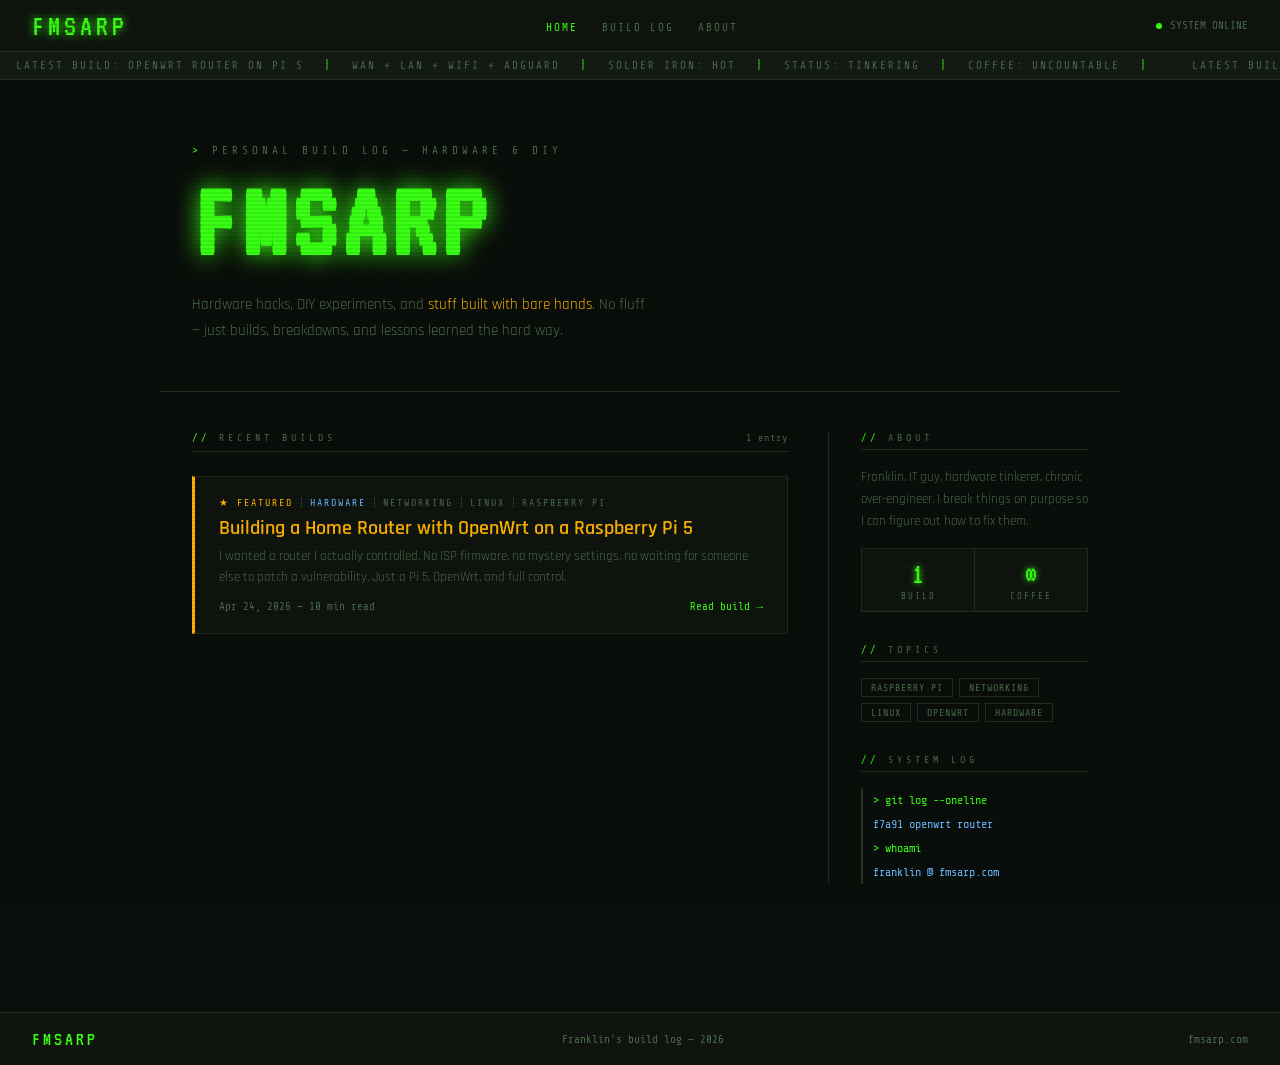
==== commit 5508ca67: "Clean rebuild — 1 post, mobile nav fixed" ====
--- a/index.html
+++ b/index.html
@@ -12,10 +12,6 @@
       max-width: 960px;
       margin: 0 auto;
       border-bottom: 1px solid var(--border);
-      display: grid;
-      grid-template-columns: 1fr auto;
-      gap: 2rem;
-      align-items: end;
     }
 
     .hero-eyebrow { font-size: 11px; letter-spacing: 4px; color: var(--text-dim); text-transform: uppercase; margin-bottom: 1rem; }
@@ -38,29 +34,7 @@
       line-height: 1.7;
       margin-top: 1.25rem;
     }
-
     .hero-sub em { color: var(--amber); font-style: normal; }
-
-    .hero-meta {
-      text-align: right;
-      font-size: 11px;
-      color: var(--text-dim);
-      letter-spacing: 2px;
-      line-height: 2.4;
-      text-transform: uppercase;
-      border-left: 1px solid var(--border2);
-      padding-left: 1.5rem;
-    }
-
-    .hero-meta strong {
-      color: var(--green);
-      display: block;
-      font-family: var(--font-display);
-      font-size: 28px;
-      line-height: 1;
-      letter-spacing: 2px;
-      text-shadow: 0 0 8px var(--green);
-    }
 
     main {
       max-width: 960px;
@@ -72,51 +46,36 @@
       align-items: start;
     }
 
-    /* POST CARDS */
     .post-card {
       display: block;
       text-decoration: none;
       color: inherit;
       background: var(--bg2);
       border: 1px solid var(--border);
-      border-left: 3px solid var(--green-dim);
+      border-left: 3px solid var(--amber);
       padding: 1.25rem 1.5rem;
       margin-bottom: 1rem;
-      transition: border-left-color 0.2s, background 0.2s;
-    }
-
-    .post-card:hover { border-left-color: var(--green); background: var(--bg3); }
-
-    .post-card.featured { border-left-color: var(--amber); }
-    .post-card.featured:hover { border-left-color: var(--amber); filter: brightness(1.05); }
+      transition: filter 0.2s;
+    }
+    .post-card:hover { filter: brightness(1.1); }
 
     .post-tags { display: flex; gap: 8px; flex-wrap: wrap; margin-bottom: 8px; }
-
     .post-tag {
-      font-size: 10px;
-      letter-spacing: 2px;
-      text-transform: uppercase;
-      color: var(--text-dim);
-      border-right: 1px solid var(--border2);
-      padding-right: 8px;
-    }
-
+      font-size: 10px; letter-spacing: 2px; text-transform: uppercase;
+      color: var(--text-dim); border-right: 1px solid var(--border2); padding-right: 8px;
+    }
     .post-tag:last-child { border-right: none; }
     .post-tag.featured { color: var(--amber); }
     .post-tag.hardware { color: var(--blue); }
-    .post-tag.repair { color: #fb923c; }
-    .post-tag.software { color: #c084fc; }
 
     .post-title {
       font-family: var(--font-body);
       font-size: 20px;
       font-weight: 600;
-      color: var(--text);
+      color: var(--amber);
       margin-bottom: 6px;
       line-height: 1.2;
     }
-
-    .post-card.featured .post-title { color: var(--amber); }
 
     .post-excerpt {
       font-family: var(--font-body);
@@ -133,9 +92,13 @@
       font-size: 11px;
       color: var(--text-dim);
     }
-
     .read-more { color: var(--green); }
     .read-more::after { content: ' →'; }
+
+    @media (max-width: 768px) {
+      .hero { padding: 2rem 1rem 1.5rem; }
+      main { grid-template-columns: 1fr; padding: 1.5rem 1rem 3rem; gap: 2rem; }
+    }
   </style>
 </head>
 <body>
@@ -155,6 +118,7 @@
     <span></span><span></span><span></span>
   </button>
 </nav>
+
 <div class="nav-mobile-menu" id="mobileMenu">
   <a href="index.html" class="active">Home</a>
   <a href="index.html#builds">Build Log</a>
@@ -163,38 +127,31 @@
 
 <div class="ticker">
   <div class="ticker-inner">
-    &nbsp;&nbsp;LATEST BUILD: OpenWrt Router on Pi 5 <span>|</span> WAN + LAN + WIFI + ADGUARD <span>|</span> BRICKS ALONG THE WAY: 2 <span>|</span> UCI OR DIE <span>|</span> SOLDER IRON: HOT <span>|</span> STATUS: TINKERING <span>|</span>&nbsp;
-    &nbsp;&nbsp;LATEST BUILD: OpenWrt Router on Pi 5 <span>|</span> WAN + LAN + WIFI + ADGUARD <span>|</span> BRICKS ALONG THE WAY: 2 <span>|</span> UCI OR DIE <span>|</span> SOLDER IRON: HOT <span>|</span> STATUS: TINKERING <span>|</span>&nbsp;
+    &nbsp;&nbsp;LATEST BUILD: OpenWrt Router on Pi 5 <span>|</span> WAN + LAN + WIFI + ADGUARD <span>|</span> SOLDER IRON: HOT <span>|</span> STATUS: TINKERING <span>|</span> COFFEE: UNCOUNTABLE <span>|</span>&nbsp;
+    &nbsp;&nbsp;LATEST BUILD: OpenWrt Router on Pi 5 <span>|</span> WAN + LAN + WIFI + ADGUARD <span>|</span> SOLDER IRON: HOT <span>|</span> STATUS: TINKERING <span>|</span> COFFEE: UNCOUNTABLE <span>|</span>&nbsp;
   </div>
 </div>
 
 <div class="hero">
-  <div>
-    <p class="hero-eyebrow"><span>&gt;</span> personal build log &mdash; hardware &amp; DIY</p>
-    <h1>FMSARP</h1>
-    <p class="hero-sub">Hardware hacks, DIY experiments, and <em>stuff built with bare hands</em>. No fluff — just builds, breakdowns, and lessons learned the hard way.</p>
-  </div>
-  <div class="hero-meta">
-    <strong>5</strong> builds logged
-    <strong>3</strong> things bricked
-    <strong>∞</strong> coffee consumed
-  </div>
+  <p class="hero-eyebrow"><span>&gt;</span> personal build log &mdash; hardware &amp; DIY</p>
+  <h1>FMSARP</h1>
+  <p class="hero-sub">Hardware hacks, DIY experiments, and <em>stuff built with bare hands</em>. No fluff — just builds, breakdowns, and lessons learned the hard way.</p>
 </div>
 
 <main>
   <div>
     <div class="section-header" id="builds">
       <span class="section-label">Recent builds</span>
-      <span class="section-header-right">5 entries</span>
-    </div>
-
-    <a class="post-card featured" href="posts/openwrt-router.html">
+      <span class="section-header-right">1 entry</span>
+    </div>
+
+    <a class="post-card" href="posts/openwrt-router.html">
       <div class="post-tags">
         <span class="post-tag featured">★ Featured</span>
         <span class="post-tag hardware">Hardware</span>
-        <span class="post-tag">Raspberry Pi</span>
         <span class="post-tag">Networking</span>
         <span class="post-tag">Linux</span>
+        <span class="post-tag">Raspberry Pi</span>
       </div>
       <div class="post-title">Building a Home Router with OpenWrt on a Raspberry Pi 5</div>
       <div class="post-excerpt">I wanted a router I actually controlled. No ISP firmware, no mystery settings, no waiting for someone else to patch a vulnerability. Just a Pi 5, OpenWrt, and full control.</div>
@@ -203,59 +160,6 @@
         <span class="read-more">Read build</span>
       </div>
     </a>
-
-    <a class="post-card" href="posts/raspberry-pi-nas.html">
-      <div class="post-tags">
-        <span class="post-tag hardware">Hardware</span>
-        <span class="post-tag">Raspberry Pi</span>
-      </div>
-      <div class="post-title">Building a Headless NAS with a Raspberry Pi 5</div>
-      <div class="post-excerpt">4TB of storage, Samba shares, and automatic backups — all running on a $35 board. Here's how I wired it, configured it, and what I'd do differently next time.</div>
-      <div class="post-meta">
-        <span>Apr 12, 2025 &mdash; 8 min read</span>
-        <span class="read-more">Read build</span>
-      </div>
-    </a>
-
-    <a class="post-card" href="posts/laptop-capacitor.html">
-      <div class="post-tags">
-        <span class="post-tag repair">Repair</span>
-        <span class="post-tag">Electronics</span>
-      </div>
-      <div class="post-title">Reviving a Dead Laptop with a $4 Capacitor</div>
-      <div class="post-excerpt">Everyone said throw it out. I said hold my multimeter. A blown cap on the power rail was all it was.</div>
-      <div class="post-meta">
-        <span>Mar 29, 2025 &mdash; 5 min read</span>
-        <span class="read-more">Read build</span>
-      </div>
-    </a>
-
-    <a class="post-card" href="posts/smart-home-dashboard.html">
-      <div class="post-tags">
-        <span class="post-tag software">Software</span>
-        <span class="post-tag">Smarthome</span>
-      </div>
-      <div class="post-title">DIY Smart Home Dashboard on an Old iPad</div>
-      <div class="post-excerpt">Instead of a $200 smart display, I wall-mounted a 2013 iPad with a Node-RED dashboard. Cost me an afternoon and some double-sided tape.</div>
-      <div class="post-meta">
-        <span>Mar 10, 2025 &mdash; 6 min read</span>
-        <span class="read-more">Read build</span>
-      </div>
-    </a>
-
-    <a class="post-card" href="posts/mechanical-keyboard.html">
-      <div class="post-tags">
-        <span class="post-tag hardware">Hardware</span>
-        <span class="post-tag">Keyboards</span>
-        <span class="post-tag">Woodworking</span>
-      </div>
-      <div class="post-title">Custom Mechanical Keyboard: The Full Build</div>
-      <div class="post-excerpt">Tray-mount 65%, Gateron yellows, hand-wired with QMK firmware. Built the case out of walnut because why not go overboard.</div>
-      <div class="post-meta">
-        <span>Feb 18, 2025 &mdash; 12 min read</span>
-        <span class="read-more">Read build</span>
-      </div>
-    </a>
   </div>
 
   <aside>
@@ -263,9 +167,7 @@
       <span class="section-label">About</span>
       <p style="font-family:var(--font-body); font-size:13px; color:var(--text-dim); line-height:1.7; margin-bottom:1rem;">Franklin. IT guy, hardware tinkerer, chronic over-engineer. I break things on purpose so I can figure out how to fix them.</p>
       <div class="stat-grid">
-        <div class="stat-item"><span class="stat-num">5</span><span class="stat-lbl">Builds</span></div>
-        <div class="stat-item"><span class="stat-num">3</span><span class="stat-lbl">Bricks</span></div>
-        <div class="stat-item"><span class="stat-num">2025</span><span class="stat-lbl">Since</span></div>
+        <div class="stat-item"><span class="stat-num">1</span><span class="stat-lbl">Build</span></div>
         <div class="stat-item"><span class="stat-num">∞</span><span class="stat-lbl">Coffee</span></div>
       </div>
     </div>
@@ -275,13 +177,9 @@
       <div class="tag-cloud">
         <span class="tag-pill">Raspberry Pi</span>
         <span class="tag-pill">Networking</span>
-        <span class="tag-pill">Repair</span>
-        <span class="tag-pill">3D Printing</span>
-        <span class="tag-pill">Arduino</span>
         <span class="tag-pill">Linux</span>
-        <span class="tag-pill">Smarthome</span>
-        <span class="tag-pill">Keyboards</span>
-        <span class="tag-pill">Woodworking</span>
+        <span class="tag-pill">OpenWrt</span>
+        <span class="tag-pill">Hardware</span>
       </div>
     </div>
 
@@ -289,23 +187,20 @@
       <span class="section-label">System log</span>
       <div class="terminal-block">
         <div class="cmd">&gt; git log --oneline</div>
-        <a class="out ok" href="posts/openwrt-router.html">f7a91 openwrt router</a><br>
-        <a class="out" href="posts/raspberry-pi-nas.html">a1f3c NAS build v2</a><br>
-        <a class="out" href="posts/laptop-capacitor.html">d8e21 laptop cap fix</a><br>
-        <a class="out" href="posts/smart-home-dashboard.html">9b0fa smart display</a><br>
+        <a class="out ok" href="posts/openwrt-router.html">f7a91 openwrt router</a>
         <div class="cmd">&gt; whoami</div>
         <div class="out ok">franklin @ fmsarp.com</div>
       </div>
     </div>
-
   </aside>
 </main>
 
 <footer>
   <span class="logo">FMSARP</span>
-  <span>Franklin's build log &mdash; 2025</span>
+  <span>Franklin's build log &mdash; 2026</span>
   <span>fmsarp.com</span>
 </footer>
 
+<script src="js/nav.js"></script>
 </body>
 </html>
--- a/css/style.css
+++ b/css/style.css
@@ -40,7 +40,7 @@
   z-index: 999;
 }
 
-/* NAV */
+/* ── NAV ── */
 nav {
   border-bottom: 1px solid var(--border);
   padding: 0 2rem;
@@ -84,6 +84,48 @@
   color: var(--text-dim);
 }
 
+/* Hamburger — hidden on desktop */
+.nav-hamburger {
+  display: none;
+  flex-direction: column;
+  gap: 5px;
+  cursor: pointer;
+  background: none;
+  border: none;
+  padding: 4px;
+}
+.nav-hamburger span {
+  display: block;
+  width: 22px;
+  height: 2px;
+  background: var(--green);
+}
+
+/* Mobile dropdown */
+.nav-mobile-menu {
+  display: none;
+  position: fixed;
+  top: 52px;
+  left: 0; right: 0;
+  background: var(--bg2);
+  border-bottom: 1px solid var(--border);
+  z-index: 99;
+  flex-direction: column;
+}
+.nav-mobile-menu.open { display: flex; }
+.nav-mobile-menu a {
+  font-size: 13px;
+  color: var(--text-dim);
+  text-decoration: none;
+  letter-spacing: 2px;
+  text-transform: uppercase;
+  padding: 14px 1.5rem;
+  border-bottom: 1px solid var(--border);
+  transition: color 0.2s;
+}
+.nav-mobile-menu a:last-child { border-bottom: none; }
+.nav-mobile-menu a:hover, .nav-mobile-menu a.active { color: var(--green); }
+
 .status-dot {
   width: 6px; height: 6px;
   border-radius: 50%;
@@ -93,7 +135,7 @@
 
 @keyframes blink { 0%,100%{opacity:1} 50%{opacity:0.15} }
 
-/* TICKER */
+/* ── TICKER ── */
 .ticker {
   border-bottom: 1px solid var(--border);
   padding: 7px 0;
@@ -105,13 +147,11 @@
   white-space: nowrap;
   overflow: hidden;
 }
-
 .ticker-inner { display: inline-block; animation: scroll-left 32s linear infinite; }
 .ticker-inner span { color: var(--green); margin: 0 12px; }
-
 @keyframes scroll-left { from { transform: translateX(0); } to { transform: translateX(-50%); } }
 
-/* SECTION LABEL */
+/* ── LABELS ── */
 .section-label { font-size: 10px; letter-spacing: 4px; text-transform: uppercase; color: var(--text-dim); }
 .section-label::before { content: '// '; color: var(--green); }
 
@@ -123,10 +163,9 @@
   padding-bottom: 8px;
   border-bottom: 1px solid var(--border);
 }
-
 .section-header-right { font-size: 10px; color: var(--text-dim); letter-spacing: 1px; }
 
-/* BUTTONS */
+/* ── BUTTONS ── */
 .btn-primary {
   display: inline-block;
   padding: 10px 20px;
@@ -141,7 +180,6 @@
   cursor: pointer;
   transition: background 0.2s, border-color 0.2s;
 }
-
 .btn-primary:hover { background: var(--green-glow); border-color: var(--green); }
 
 .btn-secondary {
@@ -158,12 +196,10 @@
   cursor: pointer;
   transition: color 0.2s, border-color 0.2s;
 }
-
 .btn-secondary:hover { color: var(--text); border-color: var(--text-dim); }
 
-/* TAG PILLS */
+/* ── TAGS ── */
 .tag-cloud { display: flex; flex-wrap: wrap; gap: 6px; }
-
 .tag-pill {
   font-size: 10px;
   padding: 3px 9px;
@@ -178,24 +214,36 @@
   text-decoration: none;
   display: inline-block;
 }
-
 .tag-pill:hover { color: var(--green); border-color: var(--green-dim); }
 
-/* SIDEBAR */
-aside { border-left: 1px solid var(--border); padding-left: 2rem; display: flex; flex-direction: column; gap: 2rem; }
-
-.sidebar-block .section-label { display: block; margin-bottom: 1rem; padding-bottom: 6px; border-bottom: 1px solid var(--border); }
-
-/* STAT GRID */
-.stat-grid { display: grid; grid-template-columns: 1fr 1fr; gap: 1px; background: var(--border); border: 1px solid var(--border); }
-
+/* ── SIDEBAR ── */
+aside {
+  border-left: 1px solid var(--border);
+  padding-left: 2rem;
+  display: flex;
+  flex-direction: column;
+  gap: 2rem;
+}
+.sidebar-block .section-label {
+  display: block;
+  margin-bottom: 1rem;
+  padding-bottom: 6px;
+  border-bottom: 1px solid var(--border);
+}
+
+/* ── STATS ── */
+.stat-grid {
+  display: grid;
+  grid-template-columns: 1fr 1fr;
+  gap: 1px;
+  background: var(--border);
+  border: 1px solid var(--border);
+}
 .stat-item { background: var(--bg2); padding: 10px; text-align: center; }
-
 .stat-num { font-family: var(--font-display); font-size: 30px; color: var(--green); display: block; line-height: 1; text-shadow: 0 0 6px var(--green); }
-
 .stat-lbl { font-size: 9px; color: var(--text-dim); letter-spacing: 2px; text-transform: uppercase; margin-top: 2px; display: block; }
 
-/* TERMINAL BLOCK */
+/* ── TERMINAL BLOCK ── */
 .terminal-block { font-size: 12px; color: var(--text-dim); line-height: 2; border-left: 2px solid var(--border2); padding-left: 10px; }
 .terminal-block .cmd { color: var(--green); }
 .terminal-block .out { color: var(--text-dim); }
@@ -203,26 +251,20 @@
 .terminal-block a { color: var(--text-dim); text-decoration: none; transition: color 0.15s; }
 .terminal-block a:hover { color: var(--green); }
 
-/* IMAGES */
-img {
-  max-width: 100%;
-  height: auto;
-  display: block;
-}
+/* ── IMAGES ── */
+img { max-width: 100%; height: auto; display: block; }
 
 .post-image {
   margin: 1.5rem 0;
   border: 1px solid var(--border);
   border-left: 2px solid var(--green-dim);
 }
-
 .post-image img {
   width: 100%;
   max-height: 480px;
   object-fit: cover;
   object-position: center;
 }
-
 .post-image figcaption {
   font-size: 11px;
   color: var(--text-dim);
@@ -232,10 +274,9 @@
   background: var(--bg3);
   border-top: 1px solid var(--border);
 }
-
 .post-image figcaption::before { content: '// '; color: var(--green); }
 
-/* FOOTER */
+/* ── FOOTER ── */
 footer {
   border-top: 1px solid var(--border);
   padding: 1rem 2rem;
@@ -247,38 +288,19 @@
   margin-top: 4rem;
   background: var(--bg2);
 }
-
 footer .logo { color: var(--green); font-family: var(--font-display); font-size: 20px; letter-spacing: 3px; }
 
-/* =====================
-   RESPONSIVE / MOBILE
-   ===================== */
-
+/* ══════════════════════════
+   MOBILE
+══════════════════════════ */
 @media (max-width: 768px) {
-
-  /* NAV — hide links, show logo + status only */
   nav { padding: 0 1rem; }
   .nav-links { display: none; }
-  .nav-right { font-size: 10px; }
-
-  /* HERO */
-  .hero,
-  .page-hero {
-    padding: 2rem 1rem 1.5rem;
-    grid-template-columns: 1fr !important;
-  }
-
-  .hero-meta,
-  .hero-cta { display: none; }
-
-  /* MAIN LAYOUT — stack sidebar below content */
-  main {
-    grid-template-columns: 1fr !important;
-    padding: 1.5rem 1rem 3rem;
-    gap: 2rem;
-  }
-
-  /* SIDEBAR — remove left border when stacked */
+  .nav-right { display: none; }
+  .nav-hamburger { display: flex; }
+
+  .ticker { font-size: 10px; }
+
   aside {
     border-left: none;
     border-top: 1px solid var(--border);
@@ -286,62 +308,20 @@
     padding-top: 2rem;
   }
 
-  /* POST CARDS */
-  .post-card { padding: 1rem; }
-
-  /* TICKER — slightly smaller */
-  .ticker { font-size: 10px; }
-
-  /* FOOTER — stack vertically */
+  .stat-grid { grid-template-columns: 1fr 1fr; }
+
+  .post-image img { max-height: 240px; }
+
+  .btn-primary, .btn-secondary {
+    display: block;
+    text-align: center;
+    width: 100%;
+  }
+
   footer {
     flex-direction: column;
     gap: 6px;
     text-align: center;
     padding: 1rem;
   }
-
-  /* IMAGES — full height on mobile */
-  .post-image img { max-height: 260px; }
-
-  /* BUTTONS — full width on mobile */
-  .btn-primary,
-  .btn-secondary {
-    display: block;
-    text-align: center;
-    width: 100%;
-  }
-
-  /* POST HERO */
-  .post-hero { padding: 2rem 1rem 1.5rem; }
-
-  .nav-posts { grid-template-columns: 1fr !important; }
-
-  /* IDENTITY / SKILLS / CERT / CONTACT GRIDS */
-  .identity-strip,
-  .skills-grid,
-  .cert-grid,
-  .builds-grid,
-  .contact-grid { grid-template-columns: 1fr !important; }
-
-  .contact-block { grid-template-columns: 1fr !important; }
-
-  /* STAT GRID — keep 2 cols on mobile, it fits */
-  .stat-grid { grid-template-columns: 1fr 1fr; }
-
-  /* TABLE — allow horizontal scroll */
-  .parts-table { display: block; overflow-x: auto; }
-
-  /* PRE / CODE BLOCKS */
-  pre { font-size: 11px; padding: 1rem; }
-}
-
-@media (max-width: 480px) {
-  .hero h1,
-  .page-hero h1 { font-size: 64px; }
-
-  .post-hero h1 { font-size: 36px !important; }
-
-  nav { height: 46px; }
-
-  .nav-logo { font-size: 24px; }
-}
+}
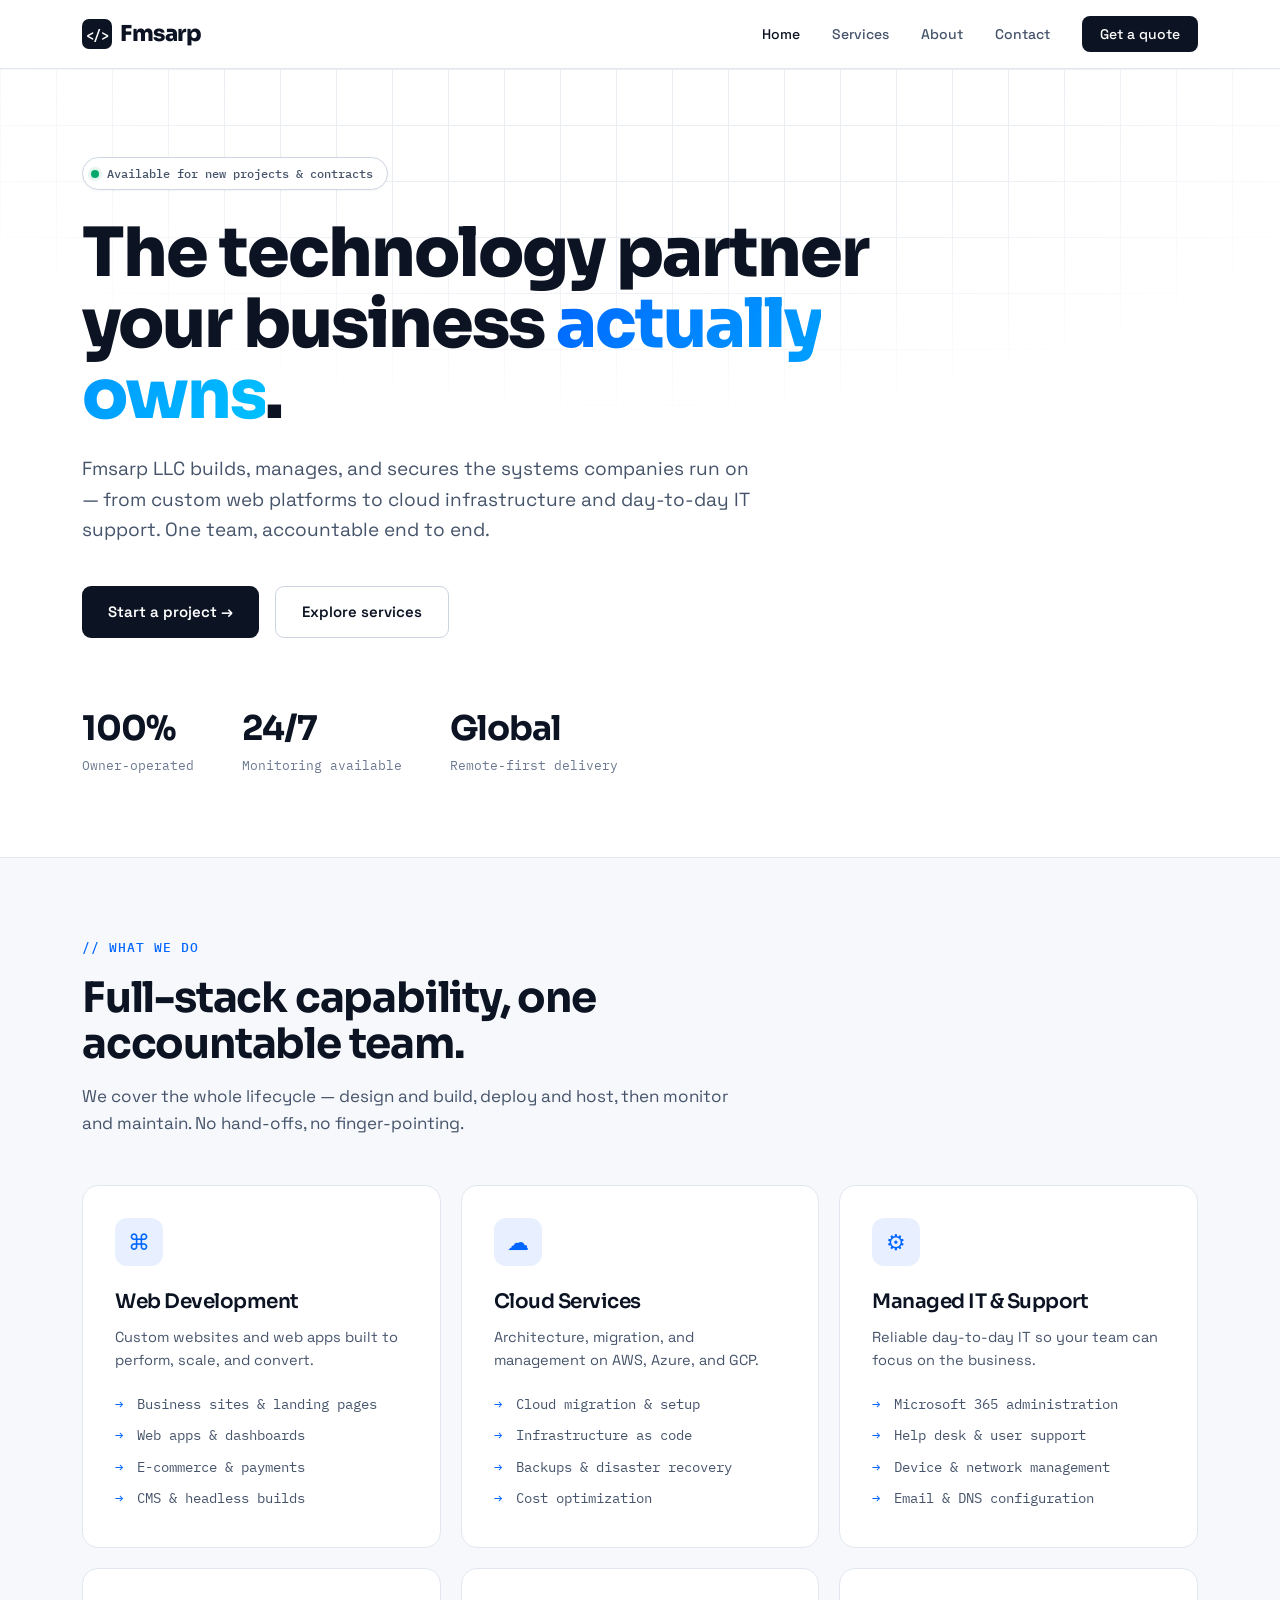
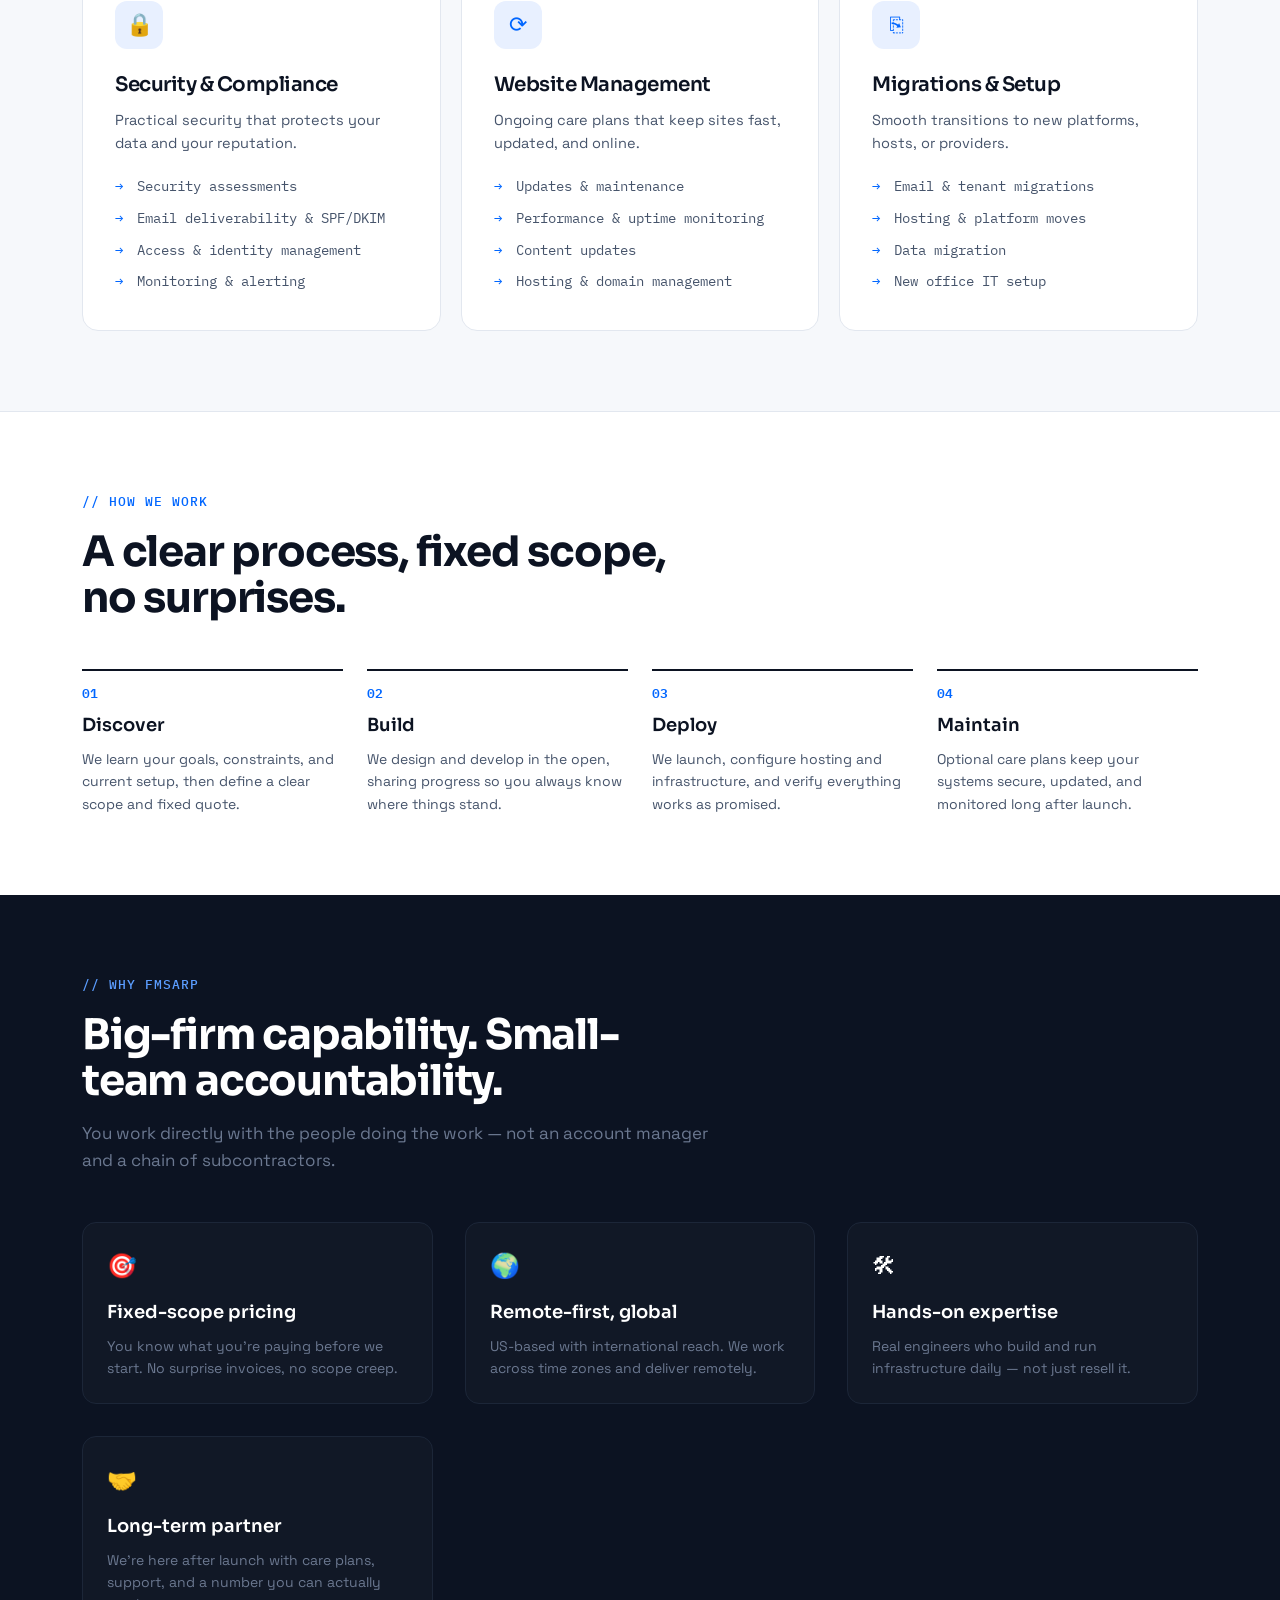
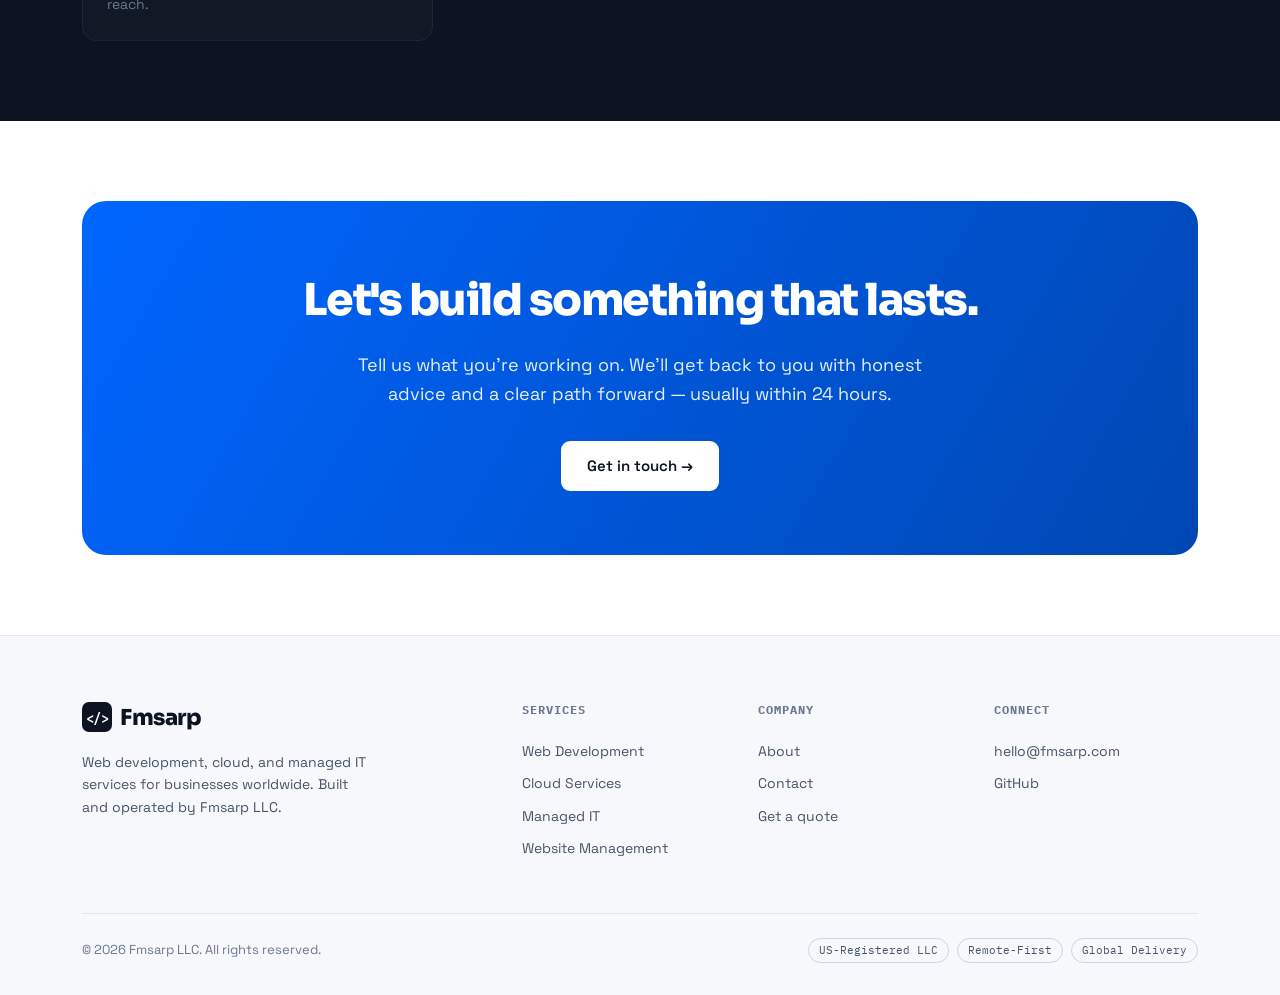
==== commit 651a4db5: "Launch Fmsarp LLC business site" ====
--- a/index.html
+++ b/index.html
@@ -3,204 +3,240 @@
 <head>
   <meta charset="UTF-8">
   <meta name="viewport" content="width=device-width, initial-scale=1.0">
-  <meta name="description" content="FMSARP — Franklin's hardware, DIY, and IT build log.">
-  <title>FMSARP — Build Log</title>
+  <meta name="description" content="Fmsarp LLC — web development, IT support, and cloud services for businesses worldwide. We build, manage, and secure the systems your business runs on.">
+  <title>Fmsarp LLC — Web Development, IT & Cloud Services</title>
   <link rel="stylesheet" href="css/style.css">
-  <style>
-    .hero {
-      padding: 4rem 2rem 3rem;
-      max-width: 960px;
-      margin: 0 auto;
-      border-bottom: 1px solid var(--border);
-    }
-
-    .hero-eyebrow { font-size: 11px; letter-spacing: 4px; color: var(--text-dim); text-transform: uppercase; margin-bottom: 1rem; }
-    .hero-eyebrow span { color: var(--green); }
-
-    .hero h1 {
-      font-family: var(--font-display);
-      font-size: clamp(64px, 14vw, 110px);
-      color: var(--green);
-      text-shadow: 0 0 24px var(--green);
-      line-height: 0.9;
-      letter-spacing: 6px;
-    }
-
-    .hero-sub {
-      font-family: var(--font-body);
-      font-size: 15px;
-      color: var(--text-dim);
-      max-width: 460px;
-      line-height: 1.7;
-      margin-top: 1.25rem;
-    }
-    .hero-sub em { color: var(--amber); font-style: normal; }
-
-    main {
-      max-width: 960px;
-      margin: 0 auto;
-      padding: 2.5rem 2rem 4rem;
-      display: grid;
-      grid-template-columns: 1fr 260px;
-      gap: 2.5rem;
-      align-items: start;
-    }
-
-    .post-card {
-      display: block;
-      text-decoration: none;
-      color: inherit;
-      background: var(--bg2);
-      border: 1px solid var(--border);
-      border-left: 3px solid var(--amber);
-      padding: 1.25rem 1.5rem;
-      margin-bottom: 1rem;
-      transition: filter 0.2s;
-    }
-    .post-card:hover { filter: brightness(1.1); }
-
-    .post-tags { display: flex; gap: 8px; flex-wrap: wrap; margin-bottom: 8px; }
-    .post-tag {
-      font-size: 10px; letter-spacing: 2px; text-transform: uppercase;
-      color: var(--text-dim); border-right: 1px solid var(--border2); padding-right: 8px;
-    }
-    .post-tag:last-child { border-right: none; }
-    .post-tag.featured { color: var(--amber); }
-    .post-tag.hardware { color: var(--blue); }
-
-    .post-title {
-      font-family: var(--font-body);
-      font-size: 20px;
-      font-weight: 600;
-      color: var(--amber);
-      margin-bottom: 6px;
-      line-height: 1.2;
-    }
-
-    .post-excerpt {
-      font-family: var(--font-body);
-      font-size: 13px;
-      color: var(--text-dim);
-      line-height: 1.6;
-      margin-bottom: 12px;
-    }
-
-    .post-meta {
-      display: flex;
-      justify-content: space-between;
-      align-items: center;
-      font-size: 11px;
-      color: var(--text-dim);
-    }
-    .read-more { color: var(--green); }
-    .read-more::after { content: ' →'; }
-
-    @media (max-width: 768px) {
-      .hero { padding: 2rem 1rem 1.5rem; }
-      main { grid-template-columns: 1fr; padding: 1.5rem 1rem 3rem; gap: 2rem; }
-    }
-  </style>
 </head>
 <body>
 
-<nav>
-  <a class="nav-logo" href="index.html">FMSARP</a>
-  <ul class="nav-links">
-    <li><a href="index.html" class="active">Home</a></li>
-    <li><a href="index.html#builds">Build Log</a></li>
-    <li><a href="about.html">About</a></li>
-  </ul>
-  <div class="nav-right">
-    <div class="status-dot"></div>
-    SYSTEM ONLINE
-  </div>
-  <button class="nav-hamburger" onclick="toggleMenu()" aria-label="Menu">
-    <span></span><span></span><span></span>
-  </button>
-</nav>
-
-<div class="nav-mobile-menu" id="mobileMenu">
-  <a href="index.html" class="active">Home</a>
-  <a href="index.html#builds">Build Log</a>
-  <a href="about.html">About</a>
-</div>
-
-<div class="ticker">
-  <div class="ticker-inner">
-    &nbsp;&nbsp;LATEST BUILD: OpenWrt Router on Pi 5 <span>|</span> WAN + LAN + WIFI + ADGUARD <span>|</span> SOLDER IRON: HOT <span>|</span> STATUS: TINKERING <span>|</span> COFFEE: UNCOUNTABLE <span>|</span>&nbsp;
-    &nbsp;&nbsp;LATEST BUILD: OpenWrt Router on Pi 5 <span>|</span> WAN + LAN + WIFI + ADGUARD <span>|</span> SOLDER IRON: HOT <span>|</span> STATUS: TINKERING <span>|</span> COFFEE: UNCOUNTABLE <span>|</span>&nbsp;
-  </div>
-</div>
-
-<div class="hero">
-  <p class="hero-eyebrow"><span>&gt;</span> personal build log &mdash; hardware &amp; DIY</p>
-  <h1>FMSARP</h1>
-  <p class="hero-sub">Hardware hacks, DIY experiments, and <em>stuff built with bare hands</em>. No fluff — just builds, breakdowns, and lessons learned the hard way.</p>
-</div>
-
-<main>
-  <div>
-    <div class="section-header" id="builds">
-      <span class="section-label">Recent builds</span>
-      <span class="section-header-right">1 entry</span>
-    </div>
-
-    <a class="post-card" href="posts/openwrt-router.html">
-      <div class="post-tags">
-        <span class="post-tag featured">★ Featured</span>
-        <span class="post-tag hardware">Hardware</span>
-        <span class="post-tag">Networking</span>
-        <span class="post-tag">Linux</span>
-        <span class="post-tag">Raspberry Pi</span>
-      </div>
-      <div class="post-title">Building a Home Router with OpenWrt on a Raspberry Pi 5</div>
-      <div class="post-excerpt">I wanted a router I actually controlled. No ISP firmware, no mystery settings, no waiting for someone else to patch a vulnerability. Just a Pi 5, OpenWrt, and full control.</div>
-      <div class="post-meta">
-        <span>Apr 24, 2026 &mdash; 10 min read</span>
-        <span class="read-more">Read build</span>
-      </div>
-    </a>
-  </div>
-
-  <aside>
-    <div class="sidebar-block">
-      <span class="section-label">About</span>
-      <p style="font-family:var(--font-body); font-size:13px; color:var(--text-dim); line-height:1.7; margin-bottom:1rem;">Franklin. IT guy, hardware tinkerer, chronic over-engineer. I break things on purpose so I can figure out how to fix them.</p>
-      <div class="stat-grid">
-        <div class="stat-item"><span class="stat-num">1</span><span class="stat-lbl">Build</span></div>
-        <div class="stat-item"><span class="stat-num">∞</span><span class="stat-lbl">Coffee</span></div>
-      </div>
-    </div>
-
-    <div class="sidebar-block">
-      <span class="section-label">Topics</span>
-      <div class="tag-cloud">
-        <span class="tag-pill">Raspberry Pi</span>
-        <span class="tag-pill">Networking</span>
-        <span class="tag-pill">Linux</span>
-        <span class="tag-pill">OpenWrt</span>
-        <span class="tag-pill">Hardware</span>
-      </div>
-    </div>
-
-    <div class="sidebar-block">
-      <span class="section-label">System log</span>
-      <div class="terminal-block">
-        <div class="cmd">&gt; git log --oneline</div>
-        <a class="out ok" href="posts/openwrt-router.html">f7a91 openwrt router</a>
-        <div class="cmd">&gt; whoami</div>
-        <div class="out ok">franklin @ fmsarp.com</div>
-      </div>
-    </div>
-  </aside>
-</main>
+<header>
+  <nav class="nav">
+    <a class="logo" href="index.html"><span class="logo-mark"></span> Fmsarp</a>
+    <ul class="nav-links">
+      <li><a href="index.html" class="active">Home</a></li>
+      <li><a href="services.html">Services</a></li>
+      <li><a href="about.html">About</a></li>
+      <li><a href="contact.html">Contact</a></li>
+      <li><a href="contact.html" class="nav-cta">Get a quote</a></li>
+    </ul>
+    <button class="nav-burger" onclick="toggleMenu()" aria-label="Menu"><span></span><span></span><span></span></button>
+  </nav>
+  <div class="mobile-menu" id="mobileMenu">
+    <a href="index.html">Home</a>
+    <a href="services.html">Services</a>
+    <a href="about.html">About</a>
+    <a href="contact.html">Contact</a>
+    <a href="contact.html">Get a quote</a>
+  </div>
+</header>
+
+<!-- HERO -->
+<section class="hero">
+  <div class="hero-bg"></div>
+  <div class="wrap">
+    <div class="hero-badge"><span class="dot"></span> Available for new projects &amp; contracts</div>
+    <h1>The technology partner your business <span class="grad">actually owns</span>.</h1>
+    <p class="hero-sub">Fmsarp LLC builds, manages, and secures the systems companies run on — from custom web platforms to cloud infrastructure and day-to-day IT support. One team, accountable end to end.</p>
+    <div class="hero-actions">
+      <a href="contact.html" class="btn btn-dark">Start a project →</a>
+      <a href="services.html" class="btn btn-ghost">Explore services</a>
+    </div>
+    <div class="hero-stats">
+      <div class="hero-stat"><div class="num">100%</div><div class="lbl">Owner-operated</div></div>
+      <div class="hero-stat"><div class="num">24/7</div><div class="lbl">Monitoring available</div></div>
+      <div class="hero-stat"><div class="num">Global</div><div class="lbl">Remote-first delivery</div></div>
+    </div>
+  </div>
+</section>
+
+<!-- SERVICES -->
+<section class="services">
+  <div class="wrap">
+    <div class="section-head reveal">
+      <div class="eyebrow">// What we do</div>
+      <h2 class="section-title">Full-stack capability, one accountable team.</h2>
+      <p class="section-lead">We cover the whole lifecycle — design and build, deploy and host, then monitor and maintain. No hand-offs, no finger-pointing.</p>
+    </div>
+    <div class="service-grid">
+      <div class="service-card reveal">
+        <div class="service-icon">⌘</div>
+        <h3>Web Development</h3>
+        <p>Custom websites and web apps built to perform, scale, and convert.</p>
+        <ul class="service-list">
+          <li>Business sites &amp; landing pages</li>
+          <li>Web apps &amp; dashboards</li>
+          <li>E-commerce &amp; payments</li>
+          <li>CMS &amp; headless builds</li>
+        </ul>
+      </div>
+      <div class="service-card reveal">
+        <div class="service-icon">☁</div>
+        <h3>Cloud Services</h3>
+        <p>Architecture, migration, and management on AWS, Azure, and GCP.</p>
+        <ul class="service-list">
+          <li>Cloud migration &amp; setup</li>
+          <li>Infrastructure as code</li>
+          <li>Backups &amp; disaster recovery</li>
+          <li>Cost optimization</li>
+        </ul>
+      </div>
+      <div class="service-card reveal">
+        <div class="service-icon">⚙</div>
+        <h3>Managed IT &amp; Support</h3>
+        <p>Reliable day-to-day IT so your team can focus on the business.</p>
+        <ul class="service-list">
+          <li>Microsoft 365 administration</li>
+          <li>Help desk &amp; user support</li>
+          <li>Device &amp; network management</li>
+          <li>Email &amp; DNS configuration</li>
+        </ul>
+      </div>
+      <div class="service-card reveal">
+        <div class="service-icon">🔒</div>
+        <h3>Security &amp; Compliance</h3>
+        <p>Practical security that protects your data and your reputation.</p>
+        <ul class="service-list">
+          <li>Security assessments</li>
+          <li>Email deliverability &amp; SPF/DKIM</li>
+          <li>Access &amp; identity management</li>
+          <li>Monitoring &amp; alerting</li>
+        </ul>
+      </div>
+      <div class="service-card reveal">
+        <div class="service-icon">⟳</div>
+        <h3>Website Management</h3>
+        <p>Ongoing care plans that keep sites fast, updated, and online.</p>
+        <ul class="service-list">
+          <li>Updates &amp; maintenance</li>
+          <li>Performance &amp; uptime monitoring</li>
+          <li>Content updates</li>
+          <li>Hosting &amp; domain management</li>
+        </ul>
+      </div>
+      <div class="service-card reveal">
+        <div class="service-icon">⎘</div>
+        <h3>Migrations &amp; Setup</h3>
+        <p>Smooth transitions to new platforms, hosts, or providers.</p>
+        <ul class="service-list">
+          <li>Email &amp; tenant migrations</li>
+          <li>Hosting &amp; platform moves</li>
+          <li>Data migration</li>
+          <li>New office IT setup</li>
+        </ul>
+      </div>
+    </div>
+  </div>
+</section>
+
+<!-- PROCESS -->
+<section>
+  <div class="wrap">
+    <div class="section-head reveal">
+      <div class="eyebrow">// How we work</div>
+      <h2 class="section-title">A clear process, fixed scope, no surprises.</h2>
+    </div>
+    <div class="process-grid">
+      <div class="process-step reveal">
+        <h4>Discover</h4>
+        <p>We learn your goals, constraints, and current setup, then define a clear scope and fixed quote.</p>
+      </div>
+      <div class="process-step reveal">
+        <h4>Build</h4>
+        <p>We design and develop in the open, sharing progress so you always know where things stand.</p>
+      </div>
+      <div class="process-step reveal">
+        <h4>Deploy</h4>
+        <p>We launch, configure hosting and infrastructure, and verify everything works as promised.</p>
+      </div>
+      <div class="process-step reveal">
+        <h4>Maintain</h4>
+        <p>Optional care plans keep your systems secure, updated, and monitored long after launch.</p>
+      </div>
+    </div>
+  </div>
+</section>
+
+<!-- WHY -->
+<section class="why">
+  <div class="wrap">
+    <div class="section-head reveal">
+      <div class="eyebrow">// Why Fmsarp</div>
+      <h2 class="section-title">Big-firm capability. Small-team accountability.</h2>
+      <p class="section-lead">You work directly with the people doing the work — not an account manager and a chain of subcontractors.</p>
+    </div>
+    <div class="why-grid">
+      <div class="why-item reveal">
+        <div class="ico">🎯</div>
+        <h4>Fixed-scope pricing</h4>
+        <p>You know what you're paying before we start. No surprise invoices, no scope creep.</p>
+      </div>
+      <div class="why-item reveal">
+        <div class="ico">🌍</div>
+        <h4>Remote-first, global</h4>
+        <p>US-based with international reach. We work across time zones and deliver remotely.</p>
+      </div>
+      <div class="why-item reveal">
+        <div class="ico">🛠</div>
+        <h4>Hands-on expertise</h4>
+        <p>Real engineers who build and run infrastructure daily — not just resell it.</p>
+      </div>
+      <div class="why-item reveal">
+        <div class="ico">🤝</div>
+        <h4>Long-term partner</h4>
+        <p>We're here after launch with care plans, support, and a number you can actually reach.</p>
+      </div>
+    </div>
+  </div>
+</section>
+
+<!-- CTA -->
+<section>
+  <div class="wrap">
+    <div class="cta-banner reveal">
+      <h2>Let's build something that lasts.</h2>
+      <p>Tell us what you're working on. We'll get back to you with honest advice and a clear path forward — usually within 24 hours.</p>
+      <a href="contact.html" class="btn btn-dark">Get in touch →</a>
+    </div>
+  </div>
+</section>
 
 <footer>
-  <span class="logo">FMSARP</span>
-  <span>Franklin's build log &mdash; 2026</span>
-  <span>fmsarp.com</span>
+  <div class="wrap">
+    <div class="footer-grid">
+      <div class="footer-brand">
+        <a class="logo" href="index.html"><span class="logo-mark"></span> Fmsarp</a>
+        <p>Web development, cloud, and managed IT services for businesses worldwide. Built and operated by Fmsarp LLC.</p>
+      </div>
+      <div class="footer-col">
+        <h5>Services</h5>
+        <a href="services.html">Web Development</a>
+        <a href="services.html">Cloud Services</a>
+        <a href="services.html">Managed IT</a>
+        <a href="services.html">Website Management</a>
+      </div>
+      <div class="footer-col">
+        <h5>Company</h5>
+        <a href="about.html">About</a>
+        <a href="contact.html">Contact</a>
+        <a href="contact.html">Get a quote</a>
+      </div>
+      <div class="footer-col">
+        <h5>Connect</h5>
+        <a href="mailto:hello@fmsarp.com">hello@fmsarp.com</a>
+        <a href="https://github.com/fmsarp" target="_blank">GitHub</a>
+      </div>
+    </div>
+    <div class="footer-bottom">
+      <span>© 2026 Fmsarp LLC. All rights reserved.</span>
+      <div class="badges">
+        <span class="badge">US-Registered LLC</span>
+        <span class="badge">Remote-First</span>
+        <span class="badge">Global Delivery</span>
+      </div>
+    </div>
+  </div>
 </footer>
 
-<script src="js/nav.js"></script>
+<script src="js/main.js"></script>
 </body>
 </html>
--- a/css/style.css
+++ b/css/style.css
@@ -1,327 +1,526 @@
-@import url('https://fonts.googleapis.com/css2?family=Share+Tech+Mono&family=VT323&family=Rajdhani:wght@400;600&display=swap');
+@import url('https://fonts.googleapis.com/css2?family=Space+Grotesk:wght@400;500;600;700&family=IBM+Plex+Mono:wght@400;500;600&family=Sora:wght@600;700;800&display=swap');
 
 *, *::before, *::after { box-sizing: border-box; margin: 0; padding: 0; }
 
 :root {
-  --green: #39ff14;
-  --green-dim: #1a7a08;
-  --green-glow: rgba(57,255,20,0.12);
-  --amber: #ffb300;
-  --blue: #69b8ff;
-  --red: #ff4444;
-  --bg: #0a0e0a;
-  --bg2: #0f140f;
-  --bg3: #141a14;
-  --bg4: #1a221a;
-  --border: #1e2e1e;
-  --border2: #243824;
-  --text: #c8e6c9;
-  --text-dim: #4a6b4a;
-  --text-mid: #7aaa7a;
-  --font-mono: 'Share Tech Mono', monospace;
-  --font-display: 'VT323', monospace;
-  --font-body: 'Rajdhani', sans-serif;
-}
+  --ink: #0c1322;
+  --ink2: #1c2638;
+  --slate: #46546b;
+  --slate2: #6b7890;
+  --line: #e2e7ef;
+  --line2: #cdd5e2;
+  --paper: #ffffff;
+  --paper2: #f6f8fb;
+  --paper3: #eef2f7;
+  --accent: #0066ff;
+  --accent2: #0047b3;
+  --accent-soft: #e8f0ff;
+  --green: #00a86b;
+  --green-soft: #e3f5ee;
+  --amber: #f59e0b;
+  --font-display: 'Sora', sans-serif;
+  --font-body: 'Space Grotesk', sans-serif;
+  --font-mono: 'IBM Plex Mono', monospace;
+  --maxw: 1180px;
+}
+
+html { scroll-behavior: smooth; }
 
 body {
-  background: var(--bg);
-  color: var(--text);
-  font-family: var(--font-mono);
-  min-height: 100vh;
-  overflow-x: hidden;
-}
-
-body::after {
-  content: '';
-  position: fixed;
-  inset: 0;
-  background: repeating-linear-gradient(0deg, transparent, transparent 2px, rgba(0,0,0,0.07) 2px, rgba(0,0,0,0.07) 4px);
-  pointer-events: none;
-  z-index: 999;
-}
+  background: var(--paper);
+  color: var(--ink);
+  font-family: var(--font-body);
+  line-height: 1.6;
+  -webkit-font-smoothing: antialiased;
+}
+
+a { color: inherit; text-decoration: none; }
+img { max-width: 100%; height: auto; display: block; }
+
+.wrap { max-width: var(--maxw); margin: 0 auto; padding: 0 2rem; }
 
 /* ── NAV ── */
-nav {
-  border-bottom: 1px solid var(--border);
-  padding: 0 2rem;
-  display: flex;
-  align-items: center;
-  justify-content: space-between;
-  height: 52px;
-  background: var(--bg2);
+header {
   position: sticky;
   top: 0;
   z-index: 100;
-}
-
-.nav-logo {
-  font-family: var(--font-display);
-  font-size: 30px;
-  color: var(--green);
-  letter-spacing: 4px;
-  text-shadow: 0 0 10px var(--green);
-  text-decoration: none;
-}
-
-.nav-links { display: flex; gap: 1.5rem; list-style: none; }
+  background: rgba(255,255,255,0.85);
+  backdrop-filter: blur(12px);
+  border-bottom: 1px solid var(--line);
+}
+
+.nav {
+  display: flex;
+  align-items: center;
+  justify-content: space-between;
+  height: 68px;
+  max-width: var(--maxw);
+  margin: 0 auto;
+  padding: 0 2rem;
+}
+
+.logo {
+  font-family: var(--font-display);
+  font-weight: 800;
+  font-size: 22px;
+  letter-spacing: -0.5px;
+  color: var(--ink);
+  display: flex;
+  align-items: center;
+  gap: 8px;
+}
+
+.logo-mark {
+  width: 30px; height: 30px;
+  background: var(--ink);
+  border-radius: 7px;
+  display: inline-flex;
+  align-items: center;
+  justify-content: center;
+  color: var(--paper);
+  font-family: var(--font-mono);
+  font-size: 14px;
+  font-weight: 600;
+}
+
+.logo-mark::after { content: '</>'; }
+
+.nav-links { display: flex; align-items: center; gap: 2rem; list-style: none; }
 
 .nav-links a {
-  font-size: 11px;
-  color: var(--text-dim);
-  text-decoration: none;
-  letter-spacing: 2px;
-  text-transform: uppercase;
+  font-size: 14px;
+  font-weight: 500;
+  color: var(--slate);
   transition: color 0.2s;
 }
 
-.nav-links a:hover, .nav-links a.active { color: var(--green); }
-
-.nav-right {
-  display: flex;
-  align-items: center;
-  gap: 8px;
-  font-size: 11px;
-  color: var(--text-dim);
-}
-
-/* Hamburger — hidden on desktop */
-.nav-hamburger {
+.nav-links a:hover, .nav-links a.active { color: var(--ink); }
+
+.nav-cta {
+  background: var(--ink);
+  color: var(--paper) !important;
+  padding: 9px 18px;
+  border-radius: 8px;
+  font-size: 14px;
+  font-weight: 600;
+  transition: background 0.2s, transform 0.2s;
+}
+
+.nav-cta:hover { background: var(--accent); transform: translateY(-1px); }
+
+.nav-burger {
   display: none;
   flex-direction: column;
   gap: 5px;
-  cursor: pointer;
   background: none;
   border: none;
+  cursor: pointer;
   padding: 4px;
 }
-.nav-hamburger span {
-  display: block;
-  width: 22px;
-  height: 2px;
+
+.nav-burger span { width: 24px; height: 2px; background: var(--ink); border-radius: 2px; transition: all 0.2s; }
+
+.mobile-menu {
+  display: none;
+  flex-direction: column;
+  background: var(--paper);
+  border-bottom: 1px solid var(--line);
+  padding: 1rem 2rem 1.5rem;
+}
+
+.mobile-menu.open { display: flex; }
+
+.mobile-menu a {
+  padding: 12px 0;
+  font-size: 15px;
+  font-weight: 500;
+  color: var(--slate);
+  border-bottom: 1px solid var(--line);
+}
+
+.mobile-menu a:last-child { border-bottom: none; }
+
+/* ── BUTTONS ── */
+.btn {
+  display: inline-flex;
+  align-items: center;
+  gap: 8px;
+  padding: 13px 26px;
+  border-radius: 9px;
+  font-family: var(--font-body);
+  font-size: 15px;
+  font-weight: 600;
+  cursor: pointer;
+  transition: all 0.2s;
+  border: none;
+}
+
+.btn-dark { background: var(--ink); color: var(--paper); }
+.btn-dark:hover { background: var(--accent); transform: translateY(-2px); box-shadow: 0 8px 24px rgba(0,102,255,0.25); }
+
+.btn-ghost { background: transparent; color: var(--ink); border: 1px solid var(--line2); }
+.btn-ghost:hover { border-color: var(--ink); background: var(--paper2); }
+
+/* ── HERO ── */
+.hero {
+  position: relative;
+  padding: 5.5rem 0 5rem;
+  overflow: hidden;
+}
+
+.hero-bg {
+  position: absolute;
+  inset: 0;
+  background-image:
+    linear-gradient(var(--line) 1px, transparent 1px),
+    linear-gradient(90deg, var(--line) 1px, transparent 1px);
+  background-size: 56px 56px;
+  mask-image: radial-gradient(ellipse 80% 60% at 50% 0%, #000 40%, transparent 75%);
+  -webkit-mask-image: radial-gradient(ellipse 80% 60% at 50% 0%, #000 40%, transparent 75%);
+  opacity: 0.7;
+  z-index: 0;
+}
+
+.hero .wrap { position: relative; z-index: 1; }
+
+.hero-badge {
+  display: inline-flex;
+  align-items: center;
+  gap: 8px;
+  background: var(--paper);
+  border: 1px solid var(--line2);
+  border-radius: 100px;
+  padding: 6px 14px 6px 8px;
+  font-family: var(--font-mono);
+  font-size: 12px;
+  font-weight: 500;
+  color: var(--slate);
+  margin-bottom: 1.75rem;
+  box-shadow: 0 1px 3px rgba(12,19,34,0.04);
+}
+
+.hero-badge .dot {
+  width: 8px; height: 8px;
   background: var(--green);
-}
-
-/* Mobile dropdown */
-.nav-mobile-menu {
-  display: none;
-  position: fixed;
-  top: 52px;
-  left: 0; right: 0;
-  background: var(--bg2);
-  border-bottom: 1px solid var(--border);
-  z-index: 99;
-  flex-direction: column;
-}
-.nav-mobile-menu.open { display: flex; }
-.nav-mobile-menu a {
+  border-radius: 50%;
+  box-shadow: 0 0 0 3px var(--green-soft);
+}
+
+.hero h1 {
+  font-family: var(--font-display);
+  font-weight: 800;
+  font-size: clamp(38px, 6vw, 68px);
+  line-height: 1.04;
+  letter-spacing: -2px;
+  max-width: 16ch;
+  margin-bottom: 1.5rem;
+}
+
+.hero h1 .grad {
+  background: linear-gradient(120deg, var(--accent), #00c2ff);
+  -webkit-background-clip: text;
+  background-clip: text;
+  color: transparent;
+}
+
+.hero-sub {
+  font-size: clamp(16px, 2vw, 19px);
+  color: var(--slate);
+  max-width: 56ch;
+  margin-bottom: 2.5rem;
+}
+
+.hero-actions { display: flex; gap: 1rem; flex-wrap: wrap; }
+
+.hero-stats {
+  display: flex;
+  gap: 3rem;
+  margin-top: 4rem;
+  flex-wrap: wrap;
+}
+
+.hero-stat .num {
+  font-family: var(--font-display);
+  font-weight: 700;
+  font-size: 34px;
+  letter-spacing: -1px;
+}
+
+.hero-stat .lbl {
   font-size: 13px;
-  color: var(--text-dim);
-  text-decoration: none;
-  letter-spacing: 2px;
-  text-transform: uppercase;
-  padding: 14px 1.5rem;
-  border-bottom: 1px solid var(--border);
-  transition: color 0.2s;
-}
-.nav-mobile-menu a:last-child { border-bottom: none; }
-.nav-mobile-menu a:hover, .nav-mobile-menu a.active { color: var(--green); }
-
-.status-dot {
-  width: 6px; height: 6px;
-  border-radius: 50%;
-  background: var(--green);
-  animation: blink 1.4s step-end infinite;
-}
-
-@keyframes blink { 0%,100%{opacity:1} 50%{opacity:0.15} }
-
-/* ── TICKER ── */
-.ticker {
-  border-bottom: 1px solid var(--border);
-  padding: 7px 0;
-  background: var(--bg3);
-  font-size: 11px;
-  color: var(--text-dim);
-  letter-spacing: 2px;
-  text-transform: uppercase;
-  white-space: nowrap;
-  overflow: hidden;
-}
-.ticker-inner { display: inline-block; animation: scroll-left 32s linear infinite; }
-.ticker-inner span { color: var(--green); margin: 0 12px; }
-@keyframes scroll-left { from { transform: translateX(0); } to { transform: translateX(-50%); } }
-
-/* ── LABELS ── */
-.section-label { font-size: 10px; letter-spacing: 4px; text-transform: uppercase; color: var(--text-dim); }
-.section-label::before { content: '// '; color: var(--green); }
-
-.section-header {
-  display: flex;
-  align-items: center;
-  justify-content: space-between;
-  margin-bottom: 1.5rem;
-  padding-bottom: 8px;
-  border-bottom: 1px solid var(--border);
-}
-.section-header-right { font-size: 10px; color: var(--text-dim); letter-spacing: 1px; }
-
-/* ── BUTTONS ── */
-.btn-primary {
-  display: inline-block;
-  padding: 10px 20px;
-  background: transparent;
-  border: 1px solid var(--green-dim);
-  color: var(--green);
-  font-family: var(--font-mono);
-  font-size: 11px;
-  letter-spacing: 2px;
-  text-transform: uppercase;
-  text-decoration: none;
-  cursor: pointer;
-  transition: background 0.2s, border-color 0.2s;
-}
-.btn-primary:hover { background: var(--green-glow); border-color: var(--green); }
-
-.btn-secondary {
-  display: inline-block;
-  padding: 10px 20px;
-  background: transparent;
-  border: 1px solid var(--border2);
-  color: var(--text-dim);
-  font-family: var(--font-mono);
-  font-size: 11px;
-  letter-spacing: 2px;
-  text-transform: uppercase;
-  text-decoration: none;
-  cursor: pointer;
-  transition: color 0.2s, border-color 0.2s;
-}
-.btn-secondary:hover { color: var(--text); border-color: var(--text-dim); }
-
-/* ── TAGS ── */
-.tag-cloud { display: flex; flex-wrap: wrap; gap: 6px; }
-.tag-pill {
-  font-size: 10px;
-  padding: 3px 9px;
-  border: 1px solid var(--border);
-  background: transparent;
-  color: var(--text-dim);
-  cursor: pointer;
-  transition: all 0.15s;
+  color: var(--slate2);
+  font-family: var(--font-mono);
+}
+
+/* ── SECTION PRIMITIVES ── */
+section { padding: 5rem 0; }
+
+.eyebrow {
+  font-family: var(--font-mono);
+  font-size: 13px;
+  font-weight: 500;
+  color: var(--accent);
   letter-spacing: 1px;
   text-transform: uppercase;
-  font-family: var(--font-mono);
-  text-decoration: none;
-  display: inline-block;
-}
-.tag-pill:hover { color: var(--green); border-color: var(--green-dim); }
-
-/* ── SIDEBAR ── */
-aside {
-  border-left: 1px solid var(--border);
-  padding-left: 2rem;
+  margin-bottom: 1rem;
+}
+
+.section-title {
+  font-family: var(--font-display);
+  font-weight: 700;
+  font-size: clamp(28px, 4vw, 42px);
+  letter-spacing: -1.2px;
+  line-height: 1.1;
+  max-width: 20ch;
+  margin-bottom: 1rem;
+}
+
+.section-lead {
+  font-size: 17px;
+  color: var(--slate);
+  max-width: 60ch;
+}
+
+.section-head { margin-bottom: 3rem; }
+
+/* ── SERVICES ── */
+.services { background: var(--paper2); border-top: 1px solid var(--line); border-bottom: 1px solid var(--line); }
+
+.service-grid {
+  display: grid;
+  grid-template-columns: repeat(auto-fit, minmax(290px, 1fr));
+  gap: 1.25rem;
+}
+
+.service-card {
+  background: var(--paper);
+  border: 1px solid var(--line);
+  border-radius: 16px;
+  padding: 2rem;
+  transition: transform 0.25s, box-shadow 0.25s, border-color 0.25s;
+}
+
+.service-card:hover {
+  transform: translateY(-4px);
+  box-shadow: 0 18px 40px rgba(12,19,34,0.08);
+  border-color: var(--line2);
+}
+
+.service-icon {
+  width: 48px; height: 48px;
+  border-radius: 12px;
+  background: var(--accent-soft);
+  color: var(--accent);
   display: flex;
-  flex-direction: column;
+  align-items: center;
+  justify-content: center;
+  margin-bottom: 1.25rem;
+  font-size: 22px;
+}
+
+.service-card h3 {
+  font-family: var(--font-display);
+  font-weight: 600;
+  font-size: 20px;
+  letter-spacing: -0.5px;
+  margin-bottom: 0.5rem;
+}
+
+.service-card p { font-size: 14.5px; color: var(--slate); margin-bottom: 1rem; }
+
+.service-list { list-style: none; }
+
+.service-list li {
+  font-size: 13.5px;
+  color: var(--slate);
+  padding: 5px 0 5px 22px;
+  position: relative;
+  font-family: var(--font-mono);
+}
+
+.service-list li::before {
+  content: '→';
+  position: absolute;
+  left: 0;
+  color: var(--accent);
+}
+
+/* ── PROCESS ── */
+.process-grid {
+  display: grid;
+  grid-template-columns: repeat(auto-fit, minmax(220px, 1fr));
+  gap: 1.5rem;
+  counter-reset: step;
+}
+
+.process-step {
+  position: relative;
+  padding-top: 2.5rem;
+  border-top: 2px solid var(--ink);
+}
+
+.process-step::before {
+  counter-increment: step;
+  content: '0' counter(step);
+  position: absolute;
+  top: 0.75rem;
+  font-family: var(--font-mono);
+  font-size: 13px;
+  font-weight: 600;
+  color: var(--accent);
+}
+
+.process-step h4 {
+  font-family: var(--font-display);
+  font-weight: 600;
+  font-size: 18px;
+  margin-bottom: 0.5rem;
+}
+
+.process-step p { font-size: 14px; color: var(--slate); }
+
+/* ── WHY / FEATURES ── */
+.why { background: var(--ink); color: var(--paper); }
+.why .eyebrow { color: #5b9dff; }
+.why .section-title { color: var(--paper); }
+.why .section-lead { color: var(--slate2); }
+
+.why-grid {
+  display: grid;
+  grid-template-columns: repeat(auto-fit, minmax(260px, 1fr));
   gap: 2rem;
-}
-.sidebar-block .section-label {
-  display: block;
+  margin-top: 1rem;
+}
+
+.why-item { padding: 1.5rem; border: 1px solid var(--ink2); border-radius: 14px; background: rgba(255,255,255,0.02); }
+
+.why-item .ico { font-size: 24px; margin-bottom: 0.75rem; }
+
+.why-item h4 {
+  font-family: var(--font-display);
+  font-weight: 600;
+  font-size: 18px;
+  margin-bottom: 0.5rem;
+  color: var(--paper);
+}
+
+.why-item p { font-size: 14px; color: var(--slate2); }
+
+/* ── CTA BANNER ── */
+.cta-banner {
+  background: linear-gradient(120deg, var(--accent), var(--accent2));
+  border-radius: 24px;
+  padding: 4rem 3rem;
+  text-align: center;
+  color: var(--paper);
+  position: relative;
+  overflow: hidden;
+}
+
+.cta-banner h2 {
+  font-family: var(--font-display);
+  font-weight: 800;
+  font-size: clamp(28px, 4vw, 44px);
+  letter-spacing: -1.5px;
   margin-bottom: 1rem;
-  padding-bottom: 6px;
-  border-bottom: 1px solid var(--border);
-}
-
-/* ── STATS ── */
-.stat-grid {
+  position: relative;
+}
+
+.cta-banner p { font-size: 18px; opacity: 0.9; margin-bottom: 2rem; max-width: 50ch; margin-left: auto; margin-right: auto; position: relative; }
+
+.cta-banner .btn-dark { background: var(--paper); color: var(--ink); position: relative; }
+.cta-banner .btn-dark:hover { background: var(--ink); color: var(--paper); }
+
+/* ── FOOTER ── */
+footer { background: var(--paper2); border-top: 1px solid var(--line); padding: 4rem 0 2rem; }
+
+.footer-grid {
   display: grid;
-  grid-template-columns: 1fr 1fr;
-  gap: 1px;
-  background: var(--border);
-  border: 1px solid var(--border);
-}
-.stat-item { background: var(--bg2); padding: 10px; text-align: center; }
-.stat-num { font-family: var(--font-display); font-size: 30px; color: var(--green); display: block; line-height: 1; text-shadow: 0 0 6px var(--green); }
-.stat-lbl { font-size: 9px; color: var(--text-dim); letter-spacing: 2px; text-transform: uppercase; margin-top: 2px; display: block; }
-
-/* ── TERMINAL BLOCK ── */
-.terminal-block { font-size: 12px; color: var(--text-dim); line-height: 2; border-left: 2px solid var(--border2); padding-left: 10px; }
-.terminal-block .cmd { color: var(--green); }
-.terminal-block .out { color: var(--text-dim); }
-.terminal-block .out.ok { color: var(--blue); }
-.terminal-block a { color: var(--text-dim); text-decoration: none; transition: color 0.15s; }
-.terminal-block a:hover { color: var(--green); }
-
-/* ── IMAGES ── */
-img { max-width: 100%; height: auto; display: block; }
-
-.post-image {
-  margin: 1.5rem 0;
-  border: 1px solid var(--border);
-  border-left: 2px solid var(--green-dim);
-}
-.post-image img {
-  width: 100%;
-  max-height: 480px;
-  object-fit: cover;
-  object-position: center;
-}
-.post-image figcaption {
-  font-size: 11px;
-  color: var(--text-dim);
-  letter-spacing: 2px;
+  grid-template-columns: 2fr 1fr 1fr 1fr;
+  gap: 2rem;
+  margin-bottom: 3rem;
+}
+
+.footer-brand .logo { margin-bottom: 1rem; }
+.footer-brand p { font-size: 14px; color: var(--slate); max-width: 32ch; }
+
+.footer-col h5 {
+  font-family: var(--font-mono);
+  font-size: 12px;
   text-transform: uppercase;
-  padding: 8px 12px;
-  background: var(--bg3);
-  border-top: 1px solid var(--border);
-}
-.post-image figcaption::before { content: '// '; color: var(--green); }
-
-/* ── FOOTER ── */
-footer {
-  border-top: 1px solid var(--border);
-  padding: 1rem 2rem;
+  letter-spacing: 1px;
+  color: var(--slate2);
+  margin-bottom: 1rem;
+}
+
+.footer-col a { display: block; font-size: 14px; color: var(--slate); padding: 5px 0; transition: color 0.2s; }
+.footer-col a:hover { color: var(--ink); }
+
+.footer-bottom {
+  border-top: 1px solid var(--line);
+  padding-top: 1.5rem;
   display: flex;
   justify-content: space-between;
   align-items: center;
+  font-size: 13px;
+  color: var(--slate2);
+  flex-wrap: wrap;
+  gap: 1rem;
+}
+
+.footer-bottom .badges { display: flex; gap: 0.5rem; flex-wrap: wrap; }
+
+.footer-bottom .badge {
+  font-family: var(--font-mono);
   font-size: 11px;
-  color: var(--text-dim);
-  margin-top: 4rem;
-  background: var(--bg2);
-}
-footer .logo { color: var(--green); font-family: var(--font-display); font-size: 20px; letter-spacing: 3px; }
-
-/* ══════════════════════════
-   MOBILE
-══════════════════════════ */
-@media (max-width: 768px) {
-  nav { padding: 0 1rem; }
+  padding: 3px 10px;
+  border: 1px solid var(--line2);
+  border-radius: 100px;
+  color: var(--slate);
+}
+
+/* ── PAGE HEADER (interior pages) ── */
+.page-head {
+  padding: 4rem 0 3rem;
+  border-bottom: 1px solid var(--line);
+  position: relative;
+  overflow: hidden;
+}
+
+.page-head .wrap { position: relative; z-index: 1; }
+
+.page-head h1 {
+  font-family: var(--font-display);
+  font-weight: 800;
+  font-size: clamp(34px, 5vw, 56px);
+  letter-spacing: -1.5px;
+  line-height: 1.05;
+  margin-bottom: 1rem;
+  max-width: 18ch;
+}
+
+.page-head p { font-size: 18px; color: var(--slate); max-width: 58ch; }
+
+/* ── REVEAL ANIMATION ── */
+.reveal { opacity: 0; transform: translateY(24px); transition: opacity 0.7s ease, transform 0.7s ease; }
+.reveal.in { opacity: 1; transform: none; }
+
+/* ── RESPONSIVE ── */
+@media (max-width: 860px) {
   .nav-links { display: none; }
-  .nav-right { display: none; }
-  .nav-hamburger { display: flex; }
-
-  .ticker { font-size: 10px; }
-
-  aside {
-    border-left: none;
-    border-top: 1px solid var(--border);
-    padding-left: 0;
-    padding-top: 2rem;
-  }
-
-  .stat-grid { grid-template-columns: 1fr 1fr; }
-
-  .post-image img { max-height: 240px; }
-
-  .btn-primary, .btn-secondary {
-    display: block;
-    text-align: center;
-    width: 100%;
-  }
-
-  footer {
-    flex-direction: column;
-    gap: 6px;
-    text-align: center;
-    padding: 1rem;
-  }
-}
+  .nav-burger { display: flex; }
+  .footer-grid { grid-template-columns: 1fr 1fr; }
+  .hero-stats { gap: 2rem; }
+}
+
+@media (max-width: 560px) {
+  .wrap { padding: 0 1.25rem; }
+  .nav { padding: 0 1.25rem; }
+  section { padding: 3.5rem 0; }
+  .footer-grid { grid-template-columns: 1fr; }
+  .cta-banner { padding: 3rem 1.5rem; }
+  .hero { padding: 3.5rem 0; }
+  .hero-stat .num { font-size: 28px; }
+  .hero-actions { flex-direction: column; }
+  .hero-actions .btn { width: 100%; justify-content: center; }
+}
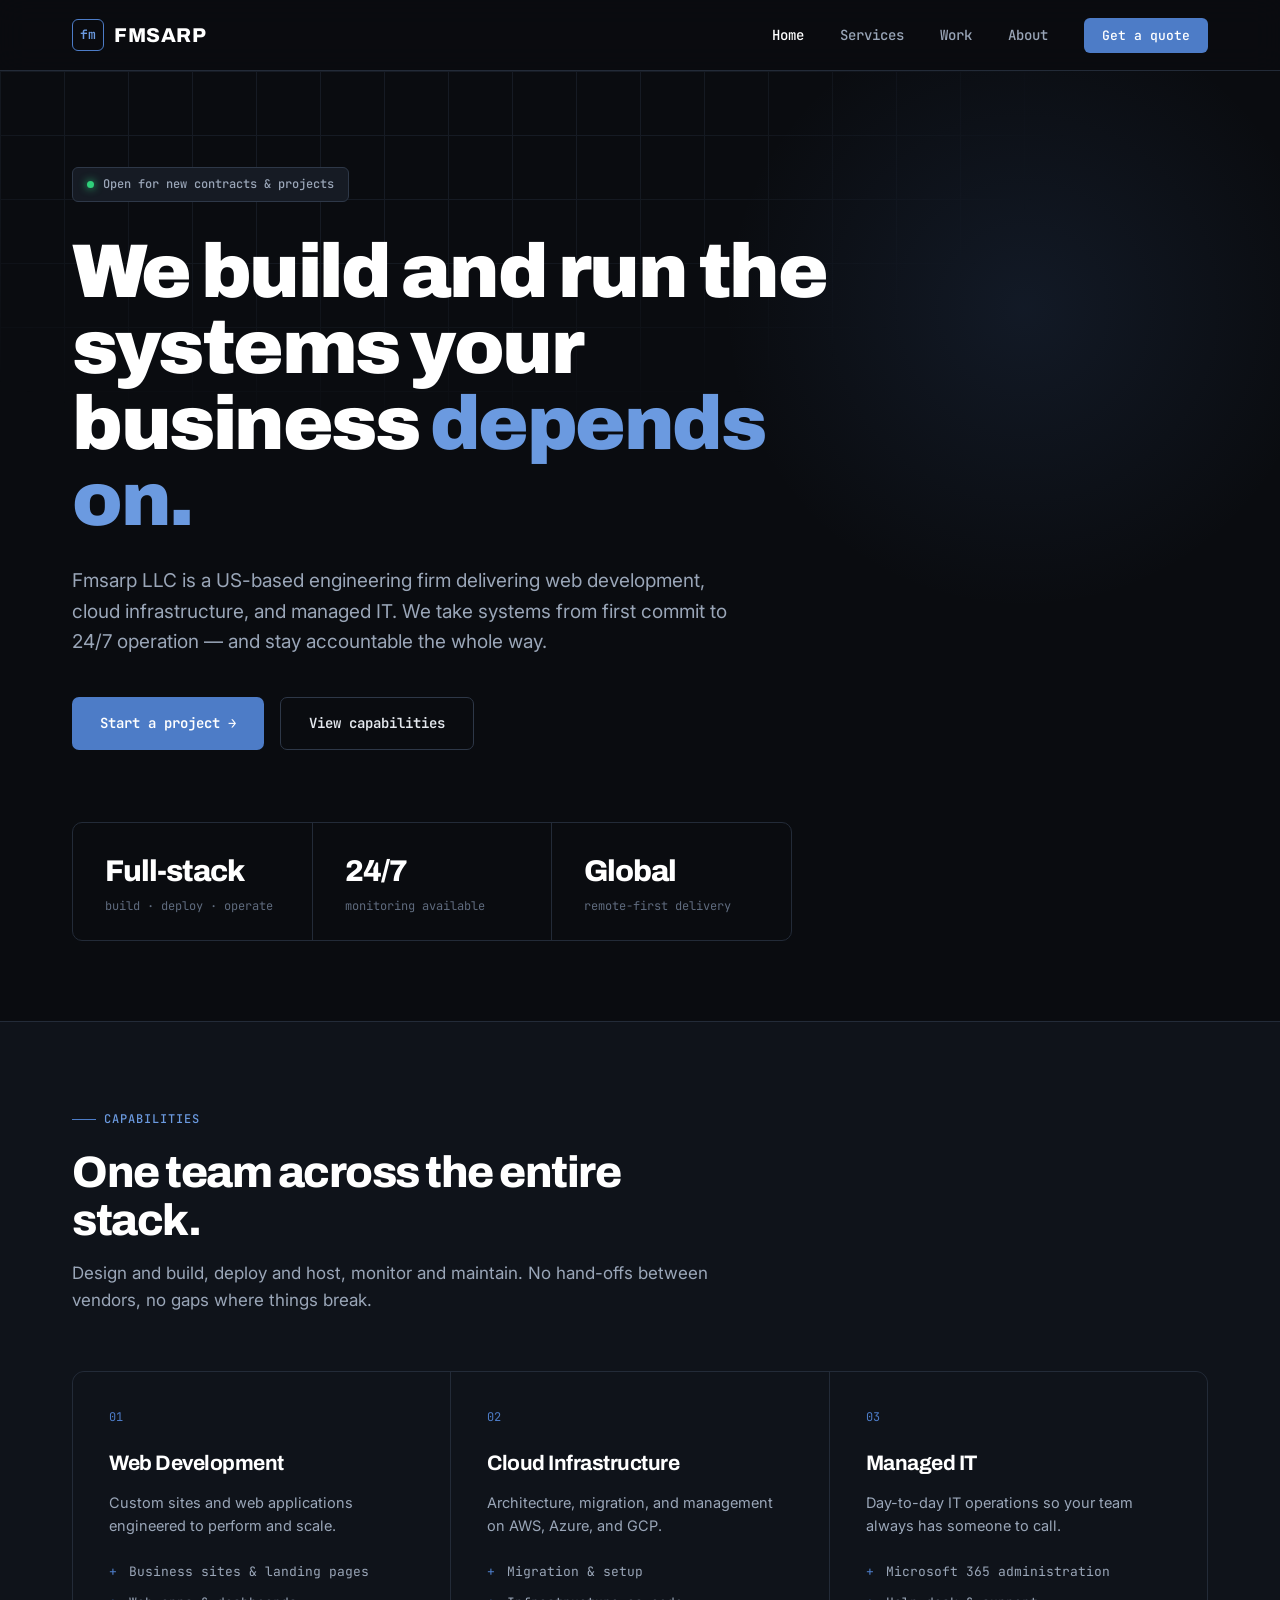
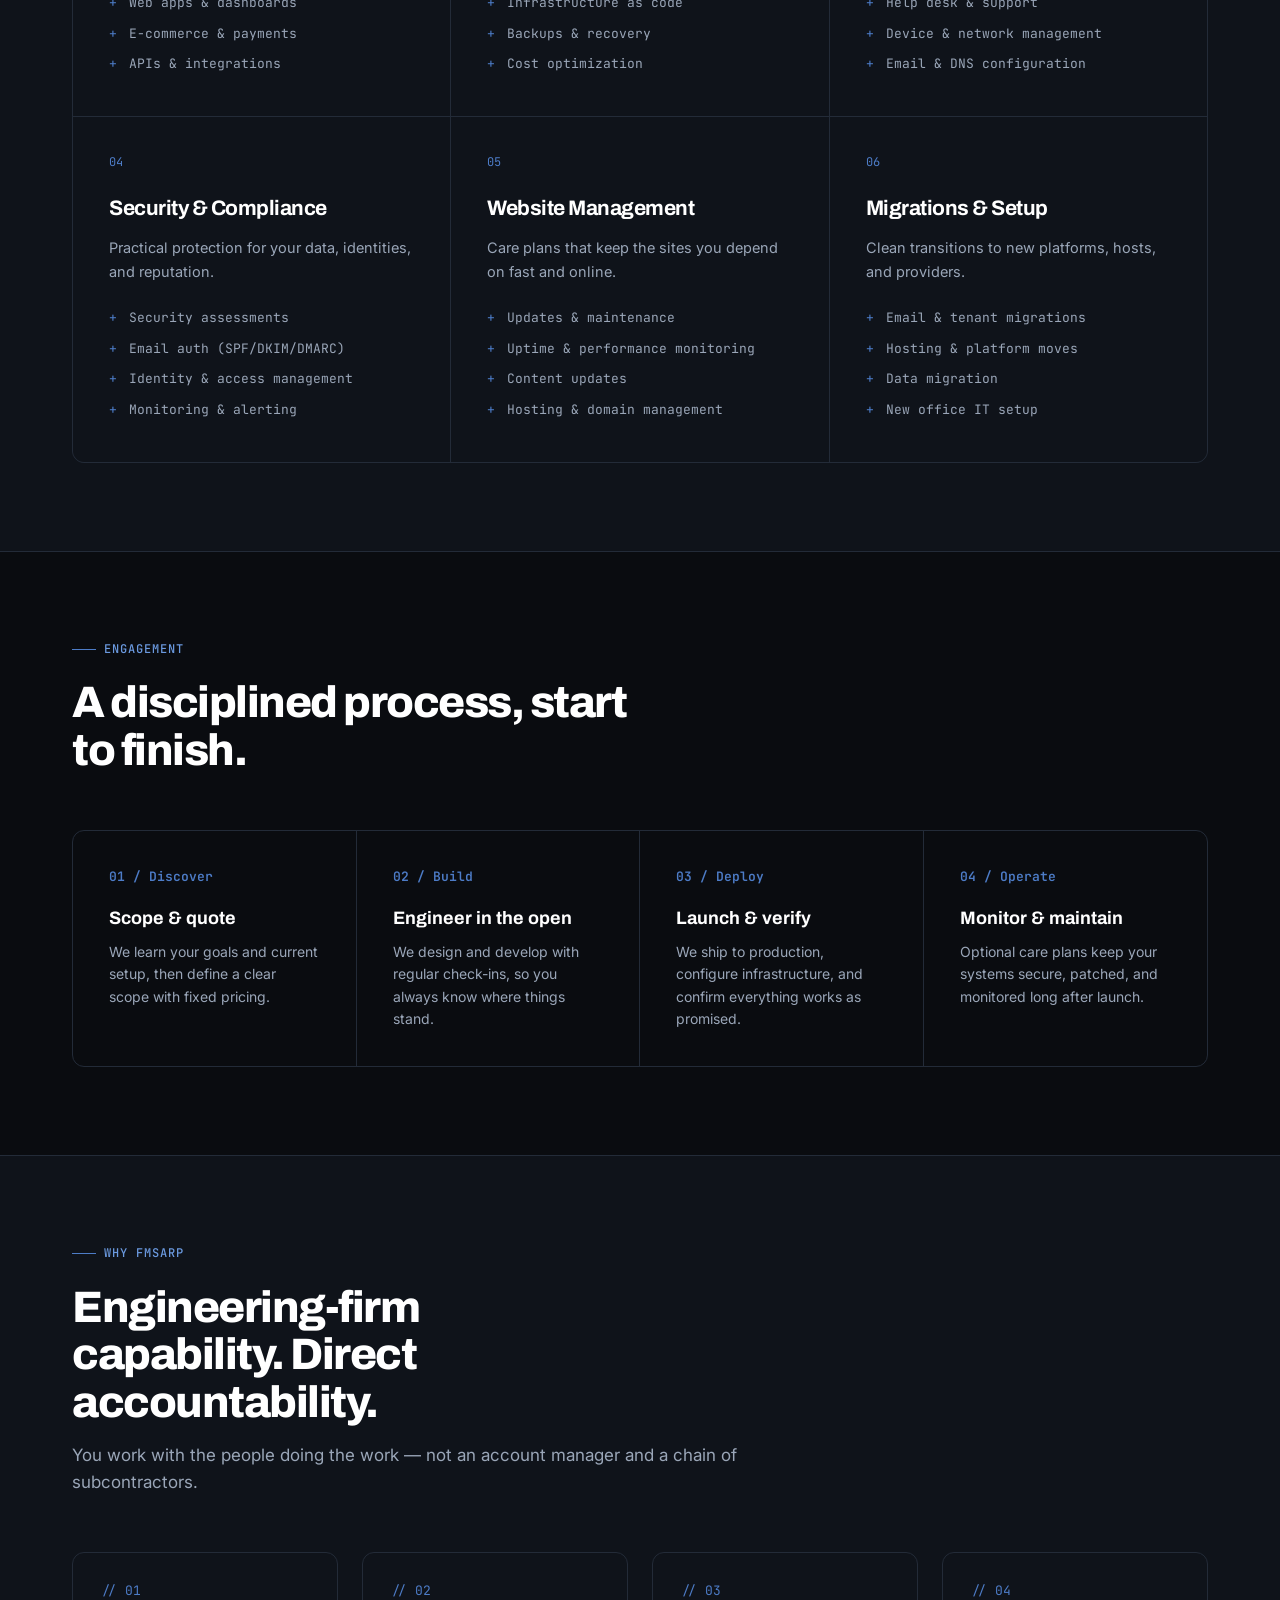
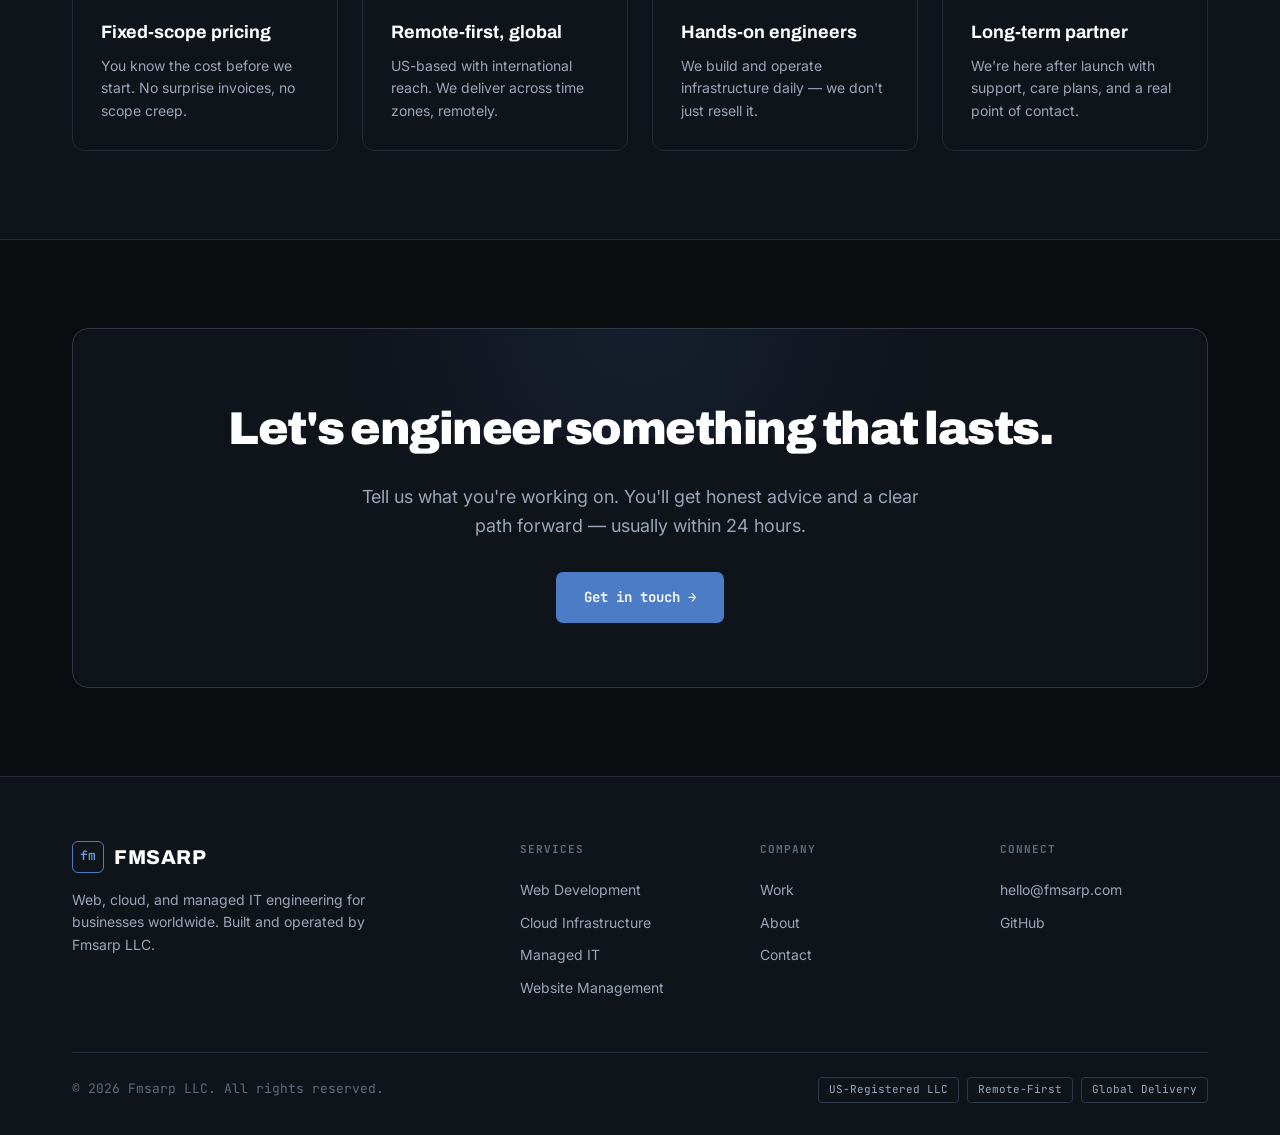
==== commit 8d2d6191: "Redesign: dark technical theme, add Work page" ====
--- a/index.html
+++ b/index.html
@@ -3,20 +3,20 @@
 <head>
   <meta charset="UTF-8">
   <meta name="viewport" content="width=device-width, initial-scale=1.0">
-  <meta name="description" content="Fmsarp LLC — web development, IT support, and cloud services for businesses worldwide. We build, manage, and secure the systems your business runs on.">
-  <title>Fmsarp LLC — Web Development, IT & Cloud Services</title>
+  <meta name="description" content="Fmsarp LLC — web development, cloud infrastructure, and managed IT services. We build, deploy, and operate the systems businesses run on.">
+  <title>Fmsarp LLC — Web, Cloud & IT Engineering</title>
   <link rel="stylesheet" href="css/style.css">
 </head>
 <body>
 
 <header>
   <nav class="nav">
-    <a class="logo" href="index.html"><span class="logo-mark"></span> Fmsarp</a>
+    <a class="logo" href="index.html"><span class="logo-mark"></span> FMSARP</a>
     <ul class="nav-links">
       <li><a href="index.html" class="active">Home</a></li>
       <li><a href="services.html">Services</a></li>
+      <li><a href="work.html">Work</a></li>
       <li><a href="about.html">About</a></li>
-      <li><a href="contact.html">Contact</a></li>
       <li><a href="contact.html" class="nav-cta">Get a quote</a></li>
     </ul>
     <button class="nav-burger" onclick="toggleMenu()" aria-label="Menu"><span></span><span></span><span></span></button>
@@ -24,8 +24,8 @@
   <div class="mobile-menu" id="mobileMenu">
     <a href="index.html">Home</a>
     <a href="services.html">Services</a>
+    <a href="work.html">Work</a>
     <a href="about.html">About</a>
-    <a href="contact.html">Contact</a>
     <a href="contact.html">Get a quote</a>
   </div>
 </header>
@@ -33,18 +33,19 @@
 <!-- HERO -->
 <section class="hero">
   <div class="hero-bg"></div>
-  <div class="wrap">
-    <div class="hero-badge"><span class="dot"></span> Available for new projects &amp; contracts</div>
-    <h1>The technology partner your business <span class="grad">actually owns</span>.</h1>
-    <p class="hero-sub">Fmsarp LLC builds, manages, and secures the systems companies run on — from custom web platforms to cloud infrastructure and day-to-day IT support. One team, accountable end to end.</p>
+  <div class="hero-glow"></div>
+  <div class="wrap">
+    <div class="hero-badge"><span class="dot"></span> Open for new contracts &amp; projects</div>
+    <h1>We build and run the systems your business <span class="accent">depends on.</span></h1>
+    <p class="hero-sub">Fmsarp LLC is a US-based engineering firm delivering web development, cloud infrastructure, and managed IT. We take systems from first commit to 24/7 operation — and stay accountable the whole way.</p>
     <div class="hero-actions">
-      <a href="contact.html" class="btn btn-dark">Start a project →</a>
-      <a href="services.html" class="btn btn-ghost">Explore services</a>
+      <a href="contact.html" class="btn btn-primary">Start a project →</a>
+      <a href="services.html" class="btn btn-ghost">View capabilities</a>
     </div>
     <div class="hero-stats">
-      <div class="hero-stat"><div class="num">100%</div><div class="lbl">Owner-operated</div></div>
-      <div class="hero-stat"><div class="num">24/7</div><div class="lbl">Monitoring available</div></div>
-      <div class="hero-stat"><div class="num">Global</div><div class="lbl">Remote-first delivery</div></div>
+      <div class="hero-stat"><div class="num">Full-stack</div><div class="lbl">build · deploy · operate</div></div>
+      <div class="hero-stat"><div class="num">24/7</div><div class="lbl">monitoring available</div></div>
+      <div class="hero-stat"><div class="num">Global</div><div class="lbl">remote-first delivery</div></div>
     </div>
   </div>
 </section>
@@ -53,70 +54,70 @@
 <section class="services">
   <div class="wrap">
     <div class="section-head reveal">
-      <div class="eyebrow">// What we do</div>
-      <h2 class="section-title">Full-stack capability, one accountable team.</h2>
-      <p class="section-lead">We cover the whole lifecycle — design and build, deploy and host, then monitor and maintain. No hand-offs, no finger-pointing.</p>
+      <div class="eyebrow">Capabilities</div>
+      <h2 class="section-title">One team across the entire stack.</h2>
+      <p class="section-lead">Design and build, deploy and host, monitor and maintain. No hand-offs between vendors, no gaps where things break.</p>
     </div>
     <div class="service-grid">
       <div class="service-card reveal">
-        <div class="service-icon">⌘</div>
+        <div class="service-num">01</div>
         <h3>Web Development</h3>
-        <p>Custom websites and web apps built to perform, scale, and convert.</p>
+        <p>Custom sites and web applications engineered to perform and scale.</p>
         <ul class="service-list">
           <li>Business sites &amp; landing pages</li>
           <li>Web apps &amp; dashboards</li>
           <li>E-commerce &amp; payments</li>
-          <li>CMS &amp; headless builds</li>
-        </ul>
-      </div>
-      <div class="service-card reveal">
-        <div class="service-icon">☁</div>
-        <h3>Cloud Services</h3>
+          <li>APIs &amp; integrations</li>
+        </ul>
+      </div>
+      <div class="service-card reveal">
+        <div class="service-num">02</div>
+        <h3>Cloud Infrastructure</h3>
         <p>Architecture, migration, and management on AWS, Azure, and GCP.</p>
         <ul class="service-list">
-          <li>Cloud migration &amp; setup</li>
+          <li>Migration &amp; setup</li>
           <li>Infrastructure as code</li>
-          <li>Backups &amp; disaster recovery</li>
+          <li>Backups &amp; recovery</li>
           <li>Cost optimization</li>
         </ul>
       </div>
       <div class="service-card reveal">
-        <div class="service-icon">⚙</div>
-        <h3>Managed IT &amp; Support</h3>
-        <p>Reliable day-to-day IT so your team can focus on the business.</p>
+        <div class="service-num">03</div>
+        <h3>Managed IT</h3>
+        <p>Day-to-day IT operations so your team always has someone to call.</p>
         <ul class="service-list">
           <li>Microsoft 365 administration</li>
-          <li>Help desk &amp; user support</li>
+          <li>Help desk &amp; support</li>
           <li>Device &amp; network management</li>
           <li>Email &amp; DNS configuration</li>
         </ul>
       </div>
       <div class="service-card reveal">
-        <div class="service-icon">🔒</div>
+        <div class="service-num">04</div>
         <h3>Security &amp; Compliance</h3>
-        <p>Practical security that protects your data and your reputation.</p>
+        <p>Practical protection for your data, identities, and reputation.</p>
         <ul class="service-list">
           <li>Security assessments</li>
-          <li>Email deliverability &amp; SPF/DKIM</li>
-          <li>Access &amp; identity management</li>
+          <li>Email auth (SPF/DKIM/DMARC)</li>
+          <li>Identity &amp; access management</li>
           <li>Monitoring &amp; alerting</li>
         </ul>
       </div>
       <div class="service-card reveal">
-        <div class="service-icon">⟳</div>
+        <div class="service-num">05</div>
         <h3>Website Management</h3>
-        <p>Ongoing care plans that keep sites fast, updated, and online.</p>
+        <p>Care plans that keep the sites you depend on fast and online.</p>
         <ul class="service-list">
           <li>Updates &amp; maintenance</li>
-          <li>Performance &amp; uptime monitoring</li>
+          <li>Uptime &amp; performance monitoring</li>
           <li>Content updates</li>
           <li>Hosting &amp; domain management</li>
         </ul>
       </div>
       <div class="service-card reveal">
-        <div class="service-icon">⎘</div>
+        <div class="service-num">06</div>
         <h3>Migrations &amp; Setup</h3>
-        <p>Smooth transitions to new platforms, hosts, or providers.</p>
+        <p>Clean transitions to new platforms, hosts, and providers.</p>
         <ul class="service-list">
           <li>Email &amp; tenant migrations</li>
           <li>Hosting &amp; platform moves</li>
@@ -132,58 +133,62 @@
 <section>
   <div class="wrap">
     <div class="section-head reveal">
-      <div class="eyebrow">// How we work</div>
-      <h2 class="section-title">A clear process, fixed scope, no surprises.</h2>
+      <div class="eyebrow">Engagement</div>
+      <h2 class="section-title">A disciplined process, start to finish.</h2>
     </div>
     <div class="process-grid">
       <div class="process-step reveal">
-        <h4>Discover</h4>
-        <p>We learn your goals, constraints, and current setup, then define a clear scope and fixed quote.</p>
-      </div>
-      <div class="process-step reveal">
-        <h4>Build</h4>
-        <p>We design and develop in the open, sharing progress so you always know where things stand.</p>
-      </div>
-      <div class="process-step reveal">
-        <h4>Deploy</h4>
-        <p>We launch, configure hosting and infrastructure, and verify everything works as promised.</p>
-      </div>
-      <div class="process-step reveal">
-        <h4>Maintain</h4>
-        <p>Optional care plans keep your systems secure, updated, and monitored long after launch.</p>
+        <div class="pnum">01 / Discover</div>
+        <h4>Scope &amp; quote</h4>
+        <p>We learn your goals and current setup, then define a clear scope with fixed pricing.</p>
+      </div>
+      <div class="process-step reveal">
+        <div class="pnum">02 / Build</div>
+        <h4>Engineer in the open</h4>
+        <p>We design and develop with regular check-ins, so you always know where things stand.</p>
+      </div>
+      <div class="process-step reveal">
+        <div class="pnum">03 / Deploy</div>
+        <h4>Launch &amp; verify</h4>
+        <p>We ship to production, configure infrastructure, and confirm everything works as promised.</p>
+      </div>
+      <div class="process-step reveal">
+        <div class="pnum">04 / Operate</div>
+        <h4>Monitor &amp; maintain</h4>
+        <p>Optional care plans keep your systems secure, patched, and monitored long after launch.</p>
       </div>
     </div>
   </div>
 </section>
 
 <!-- WHY -->
-<section class="why">
+<section class="services">
   <div class="wrap">
     <div class="section-head reveal">
-      <div class="eyebrow">// Why Fmsarp</div>
-      <h2 class="section-title">Big-firm capability. Small-team accountability.</h2>
-      <p class="section-lead">You work directly with the people doing the work — not an account manager and a chain of subcontractors.</p>
+      <div class="eyebrow">Why Fmsarp</div>
+      <h2 class="section-title">Engineering-firm capability. Direct accountability.</h2>
+      <p class="section-lead">You work with the people doing the work — not an account manager and a chain of subcontractors.</p>
     </div>
     <div class="why-grid">
       <div class="why-item reveal">
-        <div class="ico">🎯</div>
+        <div class="ico">// 01</div>
         <h4>Fixed-scope pricing</h4>
-        <p>You know what you're paying before we start. No surprise invoices, no scope creep.</p>
-      </div>
-      <div class="why-item reveal">
-        <div class="ico">🌍</div>
+        <p>You know the cost before we start. No surprise invoices, no scope creep.</p>
+      </div>
+      <div class="why-item reveal">
+        <div class="ico">// 02</div>
         <h4>Remote-first, global</h4>
-        <p>US-based with international reach. We work across time zones and deliver remotely.</p>
-      </div>
-      <div class="why-item reveal">
-        <div class="ico">🛠</div>
-        <h4>Hands-on expertise</h4>
-        <p>Real engineers who build and run infrastructure daily — not just resell it.</p>
-      </div>
-      <div class="why-item reveal">
-        <div class="ico">🤝</div>
+        <p>US-based with international reach. We deliver across time zones, remotely.</p>
+      </div>
+      <div class="why-item reveal">
+        <div class="ico">// 03</div>
+        <h4>Hands-on engineers</h4>
+        <p>We build and operate infrastructure daily — we don't just resell it.</p>
+      </div>
+      <div class="why-item reveal">
+        <div class="ico">// 04</div>
         <h4>Long-term partner</h4>
-        <p>We're here after launch with care plans, support, and a number you can actually reach.</p>
+        <p>We're here after launch with support, care plans, and a real point of contact.</p>
       </div>
     </div>
   </div>
@@ -193,9 +198,10 @@
 <section>
   <div class="wrap">
     <div class="cta-banner reveal">
-      <h2>Let's build something that lasts.</h2>
-      <p>Tell us what you're working on. We'll get back to you with honest advice and a clear path forward — usually within 24 hours.</p>
-      <a href="contact.html" class="btn btn-dark">Get in touch →</a>
+      <div class="hero-glow"></div>
+      <h2>Let's engineer something that lasts.</h2>
+      <p>Tell us what you're working on. You'll get honest advice and a clear path forward — usually within 24 hours.</p>
+      <a href="contact.html" class="btn btn-primary">Get in touch →</a>
     </div>
   </div>
 </section>
@@ -204,21 +210,21 @@
   <div class="wrap">
     <div class="footer-grid">
       <div class="footer-brand">
-        <a class="logo" href="index.html"><span class="logo-mark"></span> Fmsarp</a>
-        <p>Web development, cloud, and managed IT services for businesses worldwide. Built and operated by Fmsarp LLC.</p>
+        <a class="logo" href="index.html"><span class="logo-mark"></span> FMSARP</a>
+        <p>Web, cloud, and managed IT engineering for businesses worldwide. Built and operated by Fmsarp LLC.</p>
       </div>
       <div class="footer-col">
         <h5>Services</h5>
         <a href="services.html">Web Development</a>
-        <a href="services.html">Cloud Services</a>
+        <a href="services.html">Cloud Infrastructure</a>
         <a href="services.html">Managed IT</a>
         <a href="services.html">Website Management</a>
       </div>
       <div class="footer-col">
         <h5>Company</h5>
+        <a href="work.html">Work</a>
         <a href="about.html">About</a>
         <a href="contact.html">Contact</a>
-        <a href="contact.html">Get a quote</a>
       </div>
       <div class="footer-col">
         <h5>Connect</h5>
--- a/css/style.css
+++ b/css/style.css
@@ -1,34 +1,33 @@
-@import url('https://fonts.googleapis.com/css2?family=Space+Grotesk:wght@400;500;600;700&family=IBM+Plex+Mono:wght@400;500;600&family=Sora:wght@600;700;800&display=swap');
+@import url('https://fonts.googleapis.com/css2?family=Inter:wght@400;500;600;700&family=JetBrains+Mono:wght@400;500;600&family=Archivo:wght@600;700;800;900&display=swap');
 
 *, *::before, *::after { box-sizing: border-box; margin: 0; padding: 0; }
 
 :root {
-  --ink: #0c1322;
-  --ink2: #1c2638;
-  --slate: #46546b;
-  --slate2: #6b7890;
-  --line: #e2e7ef;
-  --line2: #cdd5e2;
-  --paper: #ffffff;
-  --paper2: #f6f8fb;
-  --paper3: #eef2f7;
-  --accent: #0066ff;
-  --accent2: #0047b3;
-  --accent-soft: #e8f0ff;
-  --green: #00a86b;
-  --green-soft: #e3f5ee;
-  --amber: #f59e0b;
-  --font-display: 'Sora', sans-serif;
-  --font-body: 'Space Grotesk', sans-serif;
-  --font-mono: 'IBM Plex Mono', monospace;
-  --maxw: 1180px;
+  --bg: #0a0c10;
+  --bg2: #0f131a;
+  --bg3: #161b24;
+  --bg4: #1d2430;
+  --line: #232b38;
+  --line2: #2e3848;
+  --fg: #e6eaf0;
+  --fg2: #9aa6b8;
+  --fg3: #5f6b7e;
+  --steel: #4d7cc7;
+  --steel-bright: #6b9ae0;
+  --steel-soft: rgba(77,124,199,0.12);
+  --steel-line: rgba(77,124,199,0.3);
+  --white: #ffffff;
+  --font-display: 'Archivo', sans-serif;
+  --font-body: 'Inter', sans-serif;
+  --font-mono: 'JetBrains Mono', monospace;
+  --maxw: 1200px;
 }
 
 html { scroll-behavior: smooth; }
 
 body {
-  background: var(--paper);
-  color: var(--ink);
+  background: var(--bg);
+  color: var(--fg);
   font-family: var(--font-body);
   line-height: 1.6;
   -webkit-font-smoothing: antialiased;
@@ -44,8 +43,8 @@
   position: sticky;
   top: 0;
   z-index: 100;
-  background: rgba(255,255,255,0.85);
-  backdrop-filter: blur(12px);
+  background: rgba(10,12,16,0.8);
+  backdrop-filter: blur(14px);
   border-bottom: 1px solid var(--line);
 }
 
@@ -53,7 +52,7 @@
   display: flex;
   align-items: center;
   justify-content: space-between;
-  height: 68px;
+  height: 70px;
   max-width: var(--maxw);
   margin: 0 auto;
   padding: 0 2rem;
@@ -62,82 +61,60 @@
 .logo {
   font-family: var(--font-display);
   font-weight: 800;
-  font-size: 22px;
-  letter-spacing: -0.5px;
-  color: var(--ink);
+  font-size: 20px;
+  letter-spacing: 0.5px;
+  color: var(--white);
   display: flex;
   align-items: center;
-  gap: 8px;
+  gap: 10px;
 }
 
 .logo-mark {
-  width: 30px; height: 30px;
-  background: var(--ink);
-  border-radius: 7px;
+  width: 32px; height: 32px;
+  border: 1px solid var(--steel);
+  border-radius: 6px;
   display: inline-flex;
   align-items: center;
   justify-content: center;
-  color: var(--paper);
-  font-family: var(--font-mono);
-  font-size: 14px;
+  color: var(--steel-bright);
+  font-family: var(--font-mono);
+  font-size: 13px;
   font-weight: 600;
 }
 
-.logo-mark::after { content: '</>'; }
-
-.nav-links { display: flex; align-items: center; gap: 2rem; list-style: none; }
+.logo-mark::after { content: 'fm'; }
+
+.nav-links { display: flex; align-items: center; gap: 2.25rem; list-style: none; }
 
 .nav-links a {
   font-size: 14px;
   font-weight: 500;
-  color: var(--slate);
+  color: var(--fg2);
   transition: color 0.2s;
-}
-
-.nav-links a:hover, .nav-links a.active { color: var(--ink); }
+  font-family: var(--font-mono);
+}
+
+.nav-links a:hover, .nav-links a.active { color: var(--white); }
 
 .nav-cta {
-  background: var(--ink);
-  color: var(--paper) !important;
+  background: var(--steel);
+  color: var(--white) !important;
   padding: 9px 18px;
-  border-radius: 8px;
-  font-size: 14px;
+  border-radius: 6px;
+  font-size: 13px !important;
   font-weight: 600;
   transition: background 0.2s, transform 0.2s;
-}
-
-.nav-cta:hover { background: var(--accent); transform: translateY(-1px); }
-
-.nav-burger {
-  display: none;
-  flex-direction: column;
-  gap: 5px;
-  background: none;
-  border: none;
-  cursor: pointer;
-  padding: 4px;
-}
-
-.nav-burger span { width: 24px; height: 2px; background: var(--ink); border-radius: 2px; transition: all 0.2s; }
-
-.mobile-menu {
-  display: none;
-  flex-direction: column;
-  background: var(--paper);
-  border-bottom: 1px solid var(--line);
-  padding: 1rem 2rem 1.5rem;
-}
-
+  font-family: var(--font-mono) !important;
+}
+
+.nav-cta:hover { background: var(--steel-bright); transform: translateY(-1px); }
+
+.nav-burger { display: none; flex-direction: column; gap: 5px; background: none; border: none; cursor: pointer; padding: 4px; }
+.nav-burger span { width: 24px; height: 2px; background: var(--fg); border-radius: 2px; }
+
+.mobile-menu { display: none; flex-direction: column; background: var(--bg2); border-bottom: 1px solid var(--line); padding: 1rem 2rem 1.5rem; }
 .mobile-menu.open { display: flex; }
-
-.mobile-menu a {
-  padding: 12px 0;
-  font-size: 15px;
-  font-weight: 500;
-  color: var(--slate);
-  border-bottom: 1px solid var(--line);
-}
-
+.mobile-menu a { padding: 13px 0; font-size: 15px; font-weight: 500; color: var(--fg2); border-bottom: 1px solid var(--line); font-family: var(--font-mono); }
 .mobile-menu a:last-child { border-bottom: none; }
 
 /* ── BUTTONS ── */
@@ -145,28 +122,24 @@
   display: inline-flex;
   align-items: center;
   gap: 8px;
-  padding: 13px 26px;
-  border-radius: 9px;
-  font-family: var(--font-body);
-  font-size: 15px;
+  padding: 14px 28px;
+  border-radius: 7px;
+  font-family: var(--font-mono);
+  font-size: 14px;
   font-weight: 600;
   cursor: pointer;
   transition: all 0.2s;
   border: none;
 }
 
-.btn-dark { background: var(--ink); color: var(--paper); }
-.btn-dark:hover { background: var(--accent); transform: translateY(-2px); box-shadow: 0 8px 24px rgba(0,102,255,0.25); }
-
-.btn-ghost { background: transparent; color: var(--ink); border: 1px solid var(--line2); }
-.btn-ghost:hover { border-color: var(--ink); background: var(--paper2); }
+.btn-primary { background: var(--steel); color: var(--white); }
+.btn-primary:hover { background: var(--steel-bright); transform: translateY(-2px); box-shadow: 0 10px 30px rgba(77,124,199,0.3); }
+
+.btn-ghost { background: transparent; color: var(--fg); border: 1px solid var(--line2); }
+.btn-ghost:hover { border-color: var(--steel); color: var(--white); }
 
 /* ── HERO ── */
-.hero {
-  position: relative;
-  padding: 5.5rem 0 5rem;
-  overflow: hidden;
-}
+.hero { position: relative; padding: 6rem 0 5rem; overflow: hidden; }
 
 .hero-bg {
   position: absolute;
@@ -174,11 +147,20 @@
   background-image:
     linear-gradient(var(--line) 1px, transparent 1px),
     linear-gradient(90deg, var(--line) 1px, transparent 1px);
-  background-size: 56px 56px;
-  mask-image: radial-gradient(ellipse 80% 60% at 50% 0%, #000 40%, transparent 75%);
-  -webkit-mask-image: radial-gradient(ellipse 80% 60% at 50% 0%, #000 40%, transparent 75%);
-  opacity: 0.7;
+  background-size: 64px 64px;
+  mask-image: radial-gradient(ellipse 75% 55% at 30% 0%, #000 30%, transparent 72%);
+  -webkit-mask-image: radial-gradient(ellipse 75% 55% at 30% 0%, #000 30%, transparent 72%);
+  opacity: 0.5;
   z-index: 0;
+}
+
+.hero-glow {
+  position: absolute;
+  top: -10%; right: -5%;
+  width: 50%; height: 70%;
+  background: radial-gradient(circle, var(--steel-soft) 0%, transparent 65%);
+  z-index: 0;
+  pointer-events: none;
 }
 
 .hero .wrap { position: relative; z-index: 1; }
@@ -186,322 +168,138 @@
 .hero-badge {
   display: inline-flex;
   align-items: center;
-  gap: 8px;
-  background: var(--paper);
+  gap: 9px;
+  background: var(--bg3);
   border: 1px solid var(--line2);
-  border-radius: 100px;
-  padding: 6px 14px 6px 8px;
+  border-radius: 6px;
+  padding: 7px 14px;
   font-family: var(--font-mono);
   font-size: 12px;
   font-weight: 500;
-  color: var(--slate);
-  margin-bottom: 1.75rem;
-  box-shadow: 0 1px 3px rgba(12,19,34,0.04);
-}
-
-.hero-badge .dot {
-  width: 8px; height: 8px;
-  background: var(--green);
-  border-radius: 50%;
-  box-shadow: 0 0 0 3px var(--green-soft);
-}
+  color: var(--fg2);
+  margin-bottom: 2rem;
+}
+
+.hero-badge .dot { width: 7px; height: 7px; background: #2fd07a; border-radius: 50%; box-shadow: 0 0 8px #2fd07a; }
 
 .hero h1 {
   font-family: var(--font-display);
-  font-weight: 800;
-  font-size: clamp(38px, 6vw, 68px);
-  line-height: 1.04;
-  letter-spacing: -2px;
-  max-width: 16ch;
-  margin-bottom: 1.5rem;
-}
-
-.hero h1 .grad {
-  background: linear-gradient(120deg, var(--accent), #00c2ff);
-  -webkit-background-clip: text;
-  background-clip: text;
-  color: transparent;
-}
+  font-weight: 900;
+  font-size: clamp(40px, 6.5vw, 76px);
+  line-height: 1.0;
+  letter-spacing: -2.5px;
+  max-width: 15ch;
+  margin-bottom: 1.75rem;
+  color: var(--white);
+}
+
+.hero h1 .accent { color: var(--steel-bright); }
 
 .hero-sub {
   font-size: clamp(16px, 2vw, 19px);
-  color: var(--slate);
+  color: var(--fg2);
   max-width: 56ch;
   margin-bottom: 2.5rem;
 }
 
 .hero-actions { display: flex; gap: 1rem; flex-wrap: wrap; }
 
-.hero-stats {
-  display: flex;
-  gap: 3rem;
-  margin-top: 4rem;
-  flex-wrap: wrap;
-}
-
-.hero-stat .num {
-  font-family: var(--font-display);
-  font-weight: 700;
-  font-size: 34px;
-  letter-spacing: -1px;
-}
-
-.hero-stat .lbl {
-  font-size: 13px;
-  color: var(--slate2);
-  font-family: var(--font-mono);
-}
-
-/* ── SECTION PRIMITIVES ── */
-section { padding: 5rem 0; }
+.hero-stats { display: flex; gap: 0; margin-top: 4.5rem; flex-wrap: wrap; border: 1px solid var(--line); border-radius: 10px; overflow: hidden; max-width: 720px; }
+.hero-stat { padding: 1.5rem 2rem; border-right: 1px solid var(--line); flex: 1; min-width: 160px; }
+.hero-stat:last-child { border-right: none; }
+.hero-stat .num { font-family: var(--font-display); font-weight: 800; font-size: 30px; letter-spacing: -1px; color: var(--white); }
+.hero-stat .lbl { font-size: 12px; color: var(--fg3); font-family: var(--font-mono); margin-top: 2px; }
+
+/* ── SECTIONS ── */
+section { padding: 5.5rem 0; }
 
 .eyebrow {
   font-family: var(--font-mono);
-  font-size: 13px;
+  font-size: 12px;
   font-weight: 500;
-  color: var(--accent);
+  color: var(--steel-bright);
   letter-spacing: 1px;
   text-transform: uppercase;
-  margin-bottom: 1rem;
-}
+  margin-bottom: 1.25rem;
+  display: flex;
+  align-items: center;
+  gap: 8px;
+}
+.eyebrow::before { content: ''; width: 24px; height: 1px; background: var(--steel); }
 
 .section-title {
-  font-family: var(--font-display);
-  font-weight: 700;
-  font-size: clamp(28px, 4vw, 42px);
-  letter-spacing: -1.2px;
-  line-height: 1.1;
-  max-width: 20ch;
-  margin-bottom: 1rem;
-}
-
-.section-lead {
-  font-size: 17px;
-  color: var(--slate);
-  max-width: 60ch;
-}
-
-.section-head { margin-bottom: 3rem; }
-
-/* ── SERVICES ── */
-.services { background: var(--paper2); border-top: 1px solid var(--line); border-bottom: 1px solid var(--line); }
-
-.service-grid {
-  display: grid;
-  grid-template-columns: repeat(auto-fit, minmax(290px, 1fr));
-  gap: 1.25rem;
-}
-
-.service-card {
-  background: var(--paper);
-  border: 1px solid var(--line);
-  border-radius: 16px;
-  padding: 2rem;
-  transition: transform 0.25s, box-shadow 0.25s, border-color 0.25s;
-}
-
-.service-card:hover {
-  transform: translateY(-4px);
-  box-shadow: 0 18px 40px rgba(12,19,34,0.08);
-  border-color: var(--line2);
-}
-
-.service-icon {
-  width: 48px; height: 48px;
-  border-radius: 12px;
-  background: var(--accent-soft);
-  color: var(--accent);
-  display: flex;
-  align-items: center;
-  justify-content: center;
-  margin-bottom: 1.25rem;
-  font-size: 22px;
-}
-
-.service-card h3 {
-  font-family: var(--font-display);
-  font-weight: 600;
-  font-size: 20px;
-  letter-spacing: -0.5px;
-  margin-bottom: 0.5rem;
-}
-
-.service-card p { font-size: 14.5px; color: var(--slate); margin-bottom: 1rem; }
-
-.service-list { list-style: none; }
-
-.service-list li {
-  font-size: 13.5px;
-  color: var(--slate);
-  padding: 5px 0 5px 22px;
-  position: relative;
-  font-family: var(--font-mono);
-}
-
-.service-list li::before {
-  content: '→';
-  position: absolute;
-  left: 0;
-  color: var(--accent);
-}
-
-/* ── PROCESS ── */
-.process-grid {
-  display: grid;
-  grid-template-columns: repeat(auto-fit, minmax(220px, 1fr));
-  gap: 1.5rem;
-  counter-reset: step;
-}
-
-.process-step {
-  position: relative;
-  padding-top: 2.5rem;
-  border-top: 2px solid var(--ink);
-}
-
-.process-step::before {
-  counter-increment: step;
-  content: '0' counter(step);
-  position: absolute;
-  top: 0.75rem;
-  font-family: var(--font-mono);
-  font-size: 13px;
-  font-weight: 600;
-  color: var(--accent);
-}
-
-.process-step h4 {
-  font-family: var(--font-display);
-  font-weight: 600;
-  font-size: 18px;
-  margin-bottom: 0.5rem;
-}
-
-.process-step p { font-size: 14px; color: var(--slate); }
-
-/* ── WHY / FEATURES ── */
-.why { background: var(--ink); color: var(--paper); }
-.why .eyebrow { color: #5b9dff; }
-.why .section-title { color: var(--paper); }
-.why .section-lead { color: var(--slate2); }
-
-.why-grid {
-  display: grid;
-  grid-template-columns: repeat(auto-fit, minmax(260px, 1fr));
-  gap: 2rem;
-  margin-top: 1rem;
-}
-
-.why-item { padding: 1.5rem; border: 1px solid var(--ink2); border-radius: 14px; background: rgba(255,255,255,0.02); }
-
-.why-item .ico { font-size: 24px; margin-bottom: 0.75rem; }
-
-.why-item h4 {
-  font-family: var(--font-display);
-  font-weight: 600;
-  font-size: 18px;
-  margin-bottom: 0.5rem;
-  color: var(--paper);
-}
-
-.why-item p { font-size: 14px; color: var(--slate2); }
-
-/* ── CTA BANNER ── */
-.cta-banner {
-  background: linear-gradient(120deg, var(--accent), var(--accent2));
-  border-radius: 24px;
-  padding: 4rem 3rem;
-  text-align: center;
-  color: var(--paper);
-  position: relative;
-  overflow: hidden;
-}
-
-.cta-banner h2 {
   font-family: var(--font-display);
   font-weight: 800;
   font-size: clamp(28px, 4vw, 44px);
   letter-spacing: -1.5px;
+  line-height: 1.08;
+  max-width: 20ch;
   margin-bottom: 1rem;
-  position: relative;
-}
-
-.cta-banner p { font-size: 18px; opacity: 0.9; margin-bottom: 2rem; max-width: 50ch; margin-left: auto; margin-right: auto; position: relative; }
-
-.cta-banner .btn-dark { background: var(--paper); color: var(--ink); position: relative; }
-.cta-banner .btn-dark:hover { background: var(--ink); color: var(--paper); }
+  color: var(--white);
+}
+
+.section-lead { font-size: 17px; color: var(--fg2); max-width: 62ch; }
+.section-head { margin-bottom: 3.5rem; }
+
+/* ── SERVICES ── */
+.services { background: var(--bg2); border-top: 1px solid var(--line); border-bottom: 1px solid var(--line); }
+
+.service-grid { display: grid; grid-template-columns: repeat(auto-fit, minmax(300px, 1fr)); gap: 1px; background: var(--line); border: 1px solid var(--line); border-radius: 12px; overflow: hidden; }
+
+.service-card { background: var(--bg2); padding: 2.25rem; transition: background 0.25s; }
+.service-card:hover { background: var(--bg3); }
+
+.service-num { font-family: var(--font-mono); font-size: 12px; color: var(--steel); margin-bottom: 1.25rem; }
+
+.service-card h3 { font-family: var(--font-display); font-weight: 700; font-size: 21px; letter-spacing: -0.5px; margin-bottom: 0.65rem; color: var(--white); }
+.service-card p { font-size: 14.5px; color: var(--fg2); margin-bottom: 1.25rem; }
+
+.service-list { list-style: none; }
+.service-list li { font-size: 13px; color: var(--fg2); padding: 5px 0 5px 20px; position: relative; font-family: var(--font-mono); }
+.service-list li::before { content: '+'; position: absolute; left: 0; color: var(--steel); }
+
+/* ── PROCESS ── */
+.process-grid { display: grid; grid-template-columns: repeat(auto-fit, minmax(220px, 1fr)); gap: 0; border: 1px solid var(--line); border-radius: 12px; overflow: hidden; }
+.process-step { position: relative; padding: 2.25rem; border-right: 1px solid var(--line); }
+.process-step:last-child { border-right: none; }
+.process-step .pnum { font-family: var(--font-mono); font-size: 13px; font-weight: 600; color: var(--steel); margin-bottom: 1rem; }
+.process-step h4 { font-family: var(--font-display); font-weight: 700; font-size: 18px; margin-bottom: 0.5rem; color: var(--white); }
+.process-step p { font-size: 14px; color: var(--fg2); }
+
+/* ── WHY ── */
+.why-grid { display: grid; grid-template-columns: repeat(auto-fit, minmax(260px, 1fr)); gap: 1.5rem; }
+.why-item { padding: 1.75rem; border: 1px solid var(--line); border-radius: 12px; background: var(--bg2); transition: border-color 0.25s; }
+.why-item:hover { border-color: var(--steel-line); }
+.why-item .ico { font-family: var(--font-mono); font-size: 13px; color: var(--steel); margin-bottom: 1rem; }
+.why-item h4 { font-family: var(--font-display); font-weight: 700; font-size: 18px; margin-bottom: 0.5rem; color: var(--white); }
+.why-item p { font-size: 14px; color: var(--fg2); }
+
+/* ── CTA ── */
+.cta-banner { border: 1px solid var(--line2); border-radius: 16px; padding: 4rem 3rem; text-align: center; position: relative; overflow: hidden; background: var(--bg2); }
+.cta-banner .hero-glow { opacity: 1; top: -40%; left: 50%; transform: translateX(-50%); width: 80%; }
+.cta-banner h2 { font-family: var(--font-display); font-weight: 900; font-size: clamp(28px, 4vw, 46px); letter-spacing: -1.5px; margin-bottom: 1rem; position: relative; color: var(--white); }
+.cta-banner p { font-size: 18px; color: var(--fg2); margin-bottom: 2rem; max-width: 52ch; margin-left: auto; margin-right: auto; position: relative; }
+.cta-banner .btn { position: relative; }
 
 /* ── FOOTER ── */
-footer { background: var(--paper2); border-top: 1px solid var(--line); padding: 4rem 0 2rem; }
-
-.footer-grid {
-  display: grid;
-  grid-template-columns: 2fr 1fr 1fr 1fr;
-  gap: 2rem;
-  margin-bottom: 3rem;
-}
-
+footer { background: var(--bg2); border-top: 1px solid var(--line); padding: 4rem 0 2rem; }
+.footer-grid { display: grid; grid-template-columns: 2fr 1fr 1fr 1fr; gap: 2rem; margin-bottom: 3rem; }
 .footer-brand .logo { margin-bottom: 1rem; }
-.footer-brand p { font-size: 14px; color: var(--slate); max-width: 32ch; }
-
-.footer-col h5 {
-  font-family: var(--font-mono);
-  font-size: 12px;
-  text-transform: uppercase;
-  letter-spacing: 1px;
-  color: var(--slate2);
-  margin-bottom: 1rem;
-}
-
-.footer-col a { display: block; font-size: 14px; color: var(--slate); padding: 5px 0; transition: color 0.2s; }
-.footer-col a:hover { color: var(--ink); }
-
-.footer-bottom {
-  border-top: 1px solid var(--line);
-  padding-top: 1.5rem;
-  display: flex;
-  justify-content: space-between;
-  align-items: center;
-  font-size: 13px;
-  color: var(--slate2);
-  flex-wrap: wrap;
-  gap: 1rem;
-}
-
+.footer-brand p { font-size: 14px; color: var(--fg2); max-width: 34ch; }
+.footer-col h5 { font-family: var(--font-mono); font-size: 11px; text-transform: uppercase; letter-spacing: 1px; color: var(--fg3); margin-bottom: 1rem; }
+.footer-col a { display: block; font-size: 14px; color: var(--fg2); padding: 5px 0; transition: color 0.2s; }
+.footer-col a:hover { color: var(--white); }
+.footer-bottom { border-top: 1px solid var(--line); padding-top: 1.5rem; display: flex; justify-content: space-between; align-items: center; font-size: 13px; color: var(--fg3); flex-wrap: wrap; gap: 1rem; font-family: var(--font-mono); }
 .footer-bottom .badges { display: flex; gap: 0.5rem; flex-wrap: wrap; }
-
-.footer-bottom .badge {
-  font-family: var(--font-mono);
-  font-size: 11px;
-  padding: 3px 10px;
-  border: 1px solid var(--line2);
-  border-radius: 100px;
-  color: var(--slate);
-}
-
-/* ── PAGE HEADER (interior pages) ── */
-.page-head {
-  padding: 4rem 0 3rem;
-  border-bottom: 1px solid var(--line);
-  position: relative;
-  overflow: hidden;
-}
-
+.footer-bottom .badge { font-family: var(--font-mono); font-size: 11px; padding: 3px 10px; border: 1px solid var(--line2); border-radius: 4px; color: var(--fg2); }
+
+/* ── PAGE HEAD ── */
+.page-head { padding: 4.5rem 0 3.5rem; border-bottom: 1px solid var(--line); position: relative; overflow: hidden; }
 .page-head .wrap { position: relative; z-index: 1; }
-
-.page-head h1 {
-  font-family: var(--font-display);
-  font-weight: 800;
-  font-size: clamp(34px, 5vw, 56px);
-  letter-spacing: -1.5px;
-  line-height: 1.05;
-  margin-bottom: 1rem;
-  max-width: 18ch;
-}
-
-.page-head p { font-size: 18px; color: var(--slate); max-width: 58ch; }
-
-/* ── REVEAL ANIMATION ── */
+.page-head h1 { font-family: var(--font-display); font-weight: 900; font-size: clamp(34px, 5vw, 60px); letter-spacing: -2px; line-height: 1.0; margin-bottom: 1rem; max-width: 18ch; color: var(--white); }
+.page-head p { font-size: 18px; color: var(--fg2); max-width: 58ch; }
+
+/* ── REVEAL ── */
 .reveal { opacity: 0; transform: translateY(24px); transition: opacity 0.7s ease, transform 0.7s ease; }
 .reveal.in { opacity: 1; transform: none; }
 
@@ -510,7 +308,8 @@
   .nav-links { display: none; }
   .nav-burger { display: flex; }
   .footer-grid { grid-template-columns: 1fr 1fr; }
-  .hero-stats { gap: 2rem; }
+  .process-step { border-right: none; border-bottom: 1px solid var(--line); }
+  .process-step:last-child { border-bottom: none; }
 }
 
 @media (max-width: 560px) {
@@ -519,8 +318,9 @@
   section { padding: 3.5rem 0; }
   .footer-grid { grid-template-columns: 1fr; }
   .cta-banner { padding: 3rem 1.5rem; }
-  .hero { padding: 3.5rem 0; }
-  .hero-stat .num { font-size: 28px; }
+  .hero { padding: 4rem 0; }
+  .hero-stat { border-right: none; border-bottom: 1px solid var(--line); }
+  .hero-stat:last-child { border-bottom: none; }
   .hero-actions { flex-direction: column; }
   .hero-actions .btn { width: 100%; justify-content: center; }
 }
